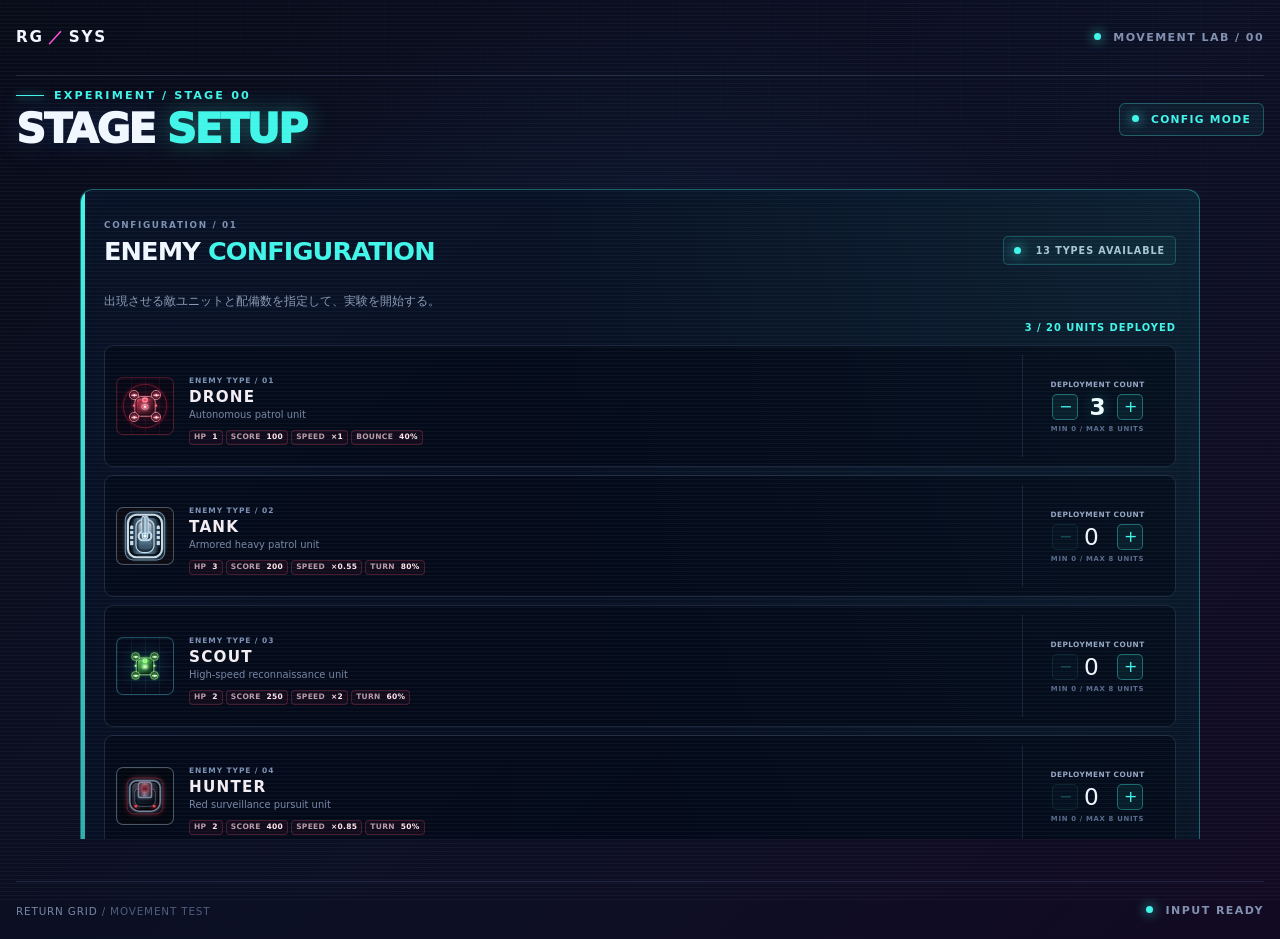
==== experiment.html @ aa00e14c "Remove Devil and Soul cards and update enemy config stats" ====
<!doctype html>
<html lang="ja">
<head>
  <meta charset="utf-8">
  <meta name="viewport" content="width=device-width, initial-scale=1">
  <meta name="theme-color" content="#080b18">
  <title>RETURN GRID | Movement Test</title>
  <link rel="stylesheet" href="css/style.css?v=20261020-reaper-12s-battery-neon-v26">
  <script src="js/experiment.js?v=20261020-reaper-12s-battery-neon-v26" defer></script>
</head>
<body class="page page-experiment">
  <div class="scanlines" aria-hidden="true"></div>
  <main class="screen experiment-screen">
    <header class="topbar">
      <a class="wordmark" href="main.html" aria-label="メインメニューへ戻る">RG<span>／</span>SYS</a>
      <div class="system-label"><span class="status-dot"></span> MOVEMENT LAB / 00</div>
    </header>

    <section class="experiment-content" aria-labelledby="stage-title">
      <div class="stage-heading">
        <div>
          <div class="eyebrow"><span class="eyebrow-line"></span> EXPERIMENT / STAGE 00</div>
          <h1 id="stage-title">STAGE <span>SETUP</span></h1>
        </div>
        <div id="stage-badge" class="stage-badge"><span class="status-dot"></span> CONFIG MODE</div>
      </div>

      <section id="stage-setup" class="stage-setup" aria-labelledby="setup-heading">
        <div class="setup-panel">
          <div class="setup-panel-header">
            <div>
              <span class="setup-index">CONFIGURATION / 01</span>
              <h2 id="setup-heading">ENEMY <span>CONFIGURATION</span></h2>
            </div>
            <span class="setup-availability"><span class="status-dot"></span> 13 TYPES AVAILABLE</span>
          </div>
          <p class="setup-description">出現させる敵ユニットと配備数を指定して、実験を開始する。</p>
          <p id="enemy-total-count" class="enemy-total-count" aria-live="polite">3 / 20 UNITS DEPLOYED</p>

          <div class="enemy-config-list">
            <div class="enemy-config-card">
              <div class="enemy-preview-portrait">
                <div class="enemy-drone enemy-drone-unit enemy-preview-drone" role="img" aria-label="敵キャラクター、ドローン">
                  <span class="drone-arm drone-arm-nw" aria-hidden="true"></span>
                  <span class="drone-arm drone-arm-ne" aria-hidden="true"></span>
                  <span class="drone-arm drone-arm-sw" aria-hidden="true"></span>
                  <span class="drone-arm drone-arm-se" aria-hidden="true"></span>
                  <span class="drone-rotor drone-rotor-nw" aria-hidden="true"></span>
                  <span class="drone-rotor drone-rotor-ne" aria-hidden="true"></span>
                  <span class="drone-rotor drone-rotor-sw" aria-hidden="true"></span>
                  <span class="drone-rotor drone-rotor-se" aria-hidden="true"></span>
                  <span class="drone-aura" aria-hidden="true"></span><span class="drone-ring" aria-hidden="true"></span><span class="drone-eye" aria-hidden="true"></span>
                  <span class="drone-light drone-light-left" aria-hidden="true"></span><span class="drone-light drone-light-right" aria-hidden="true"></span>
                </div>
              </div>
              <div class="enemy-preview-text">
                <span class="unit-index">ENEMY TYPE / 01</span><h3>DRONE</h3><p>Autonomous patrol unit</p>
                <div class="unit-stats" aria-label="ドローンの性能">
                  <span>HP <strong>1</strong></span><span>SCORE <strong>100</strong></span><span>SPEED <strong>×1</strong></span><span>BOUNCE <strong>40%</strong></span>
                </div>
              </div>
              <div class="enemy-count-control">
                <label class="count-label" for="enemy-count-value">DEPLOYMENT COUNT</label>
                <div class="quantity-stepper">
                  <button id="enemy-count-decrease" class="quantity-button" type="button" aria-label="ドローンの数を減らす">−</button>
                  <output id="enemy-count-value" aria-live="polite">3</output>
                  <button id="enemy-count-increase" class="quantity-button" type="button" aria-label="ドローンの数を増やす">+</button>
                </div>
                <span class="count-hint">MIN 0 <span aria-hidden="true">/</span> MAX 8 UNITS</span>
              </div>
            </div>
            <div class="enemy-config-card">
              <div class="enemy-preview-portrait enemy-preview-portrait--tank">
                <div class="enemy-drone enemy-tank enemy-preview-drone tank-hp-3" role="img" aria-label="敵キャラクター、タンク">
                  <span class="drone-aura" aria-hidden="true"></span><span class="drone-ring" aria-hidden="true"></span><span class="drone-eye" aria-hidden="true"></span>
                  <span class="drone-light drone-light-left" aria-hidden="true"></span><span class="drone-light drone-light-right" aria-hidden="true"></span>
                </div>
              </div>
              <div class="enemy-preview-text">
                <span class="unit-index">ENEMY TYPE / 02</span><h3>TANK</h3><p>Armored heavy patrol unit</p>
                <div class="unit-stats" aria-label="タンクの性能">
                  <span>HP <strong>3</strong></span><span>SCORE <strong>200</strong></span><span>SPEED <strong>×0.55</strong></span><span>TURN <strong>80%</strong></span>
                </div>
              </div>
              <div class="enemy-count-control">
                <label class="count-label" for="enemy-tank-count-value">DEPLOYMENT COUNT</label>
                <div class="quantity-stepper">
                  <button id="enemy-tank-count-decrease" class="quantity-button" type="button" aria-label="タンクの数を減らす">−</button>
                  <output id="enemy-tank-count-value" aria-live="polite">1</output>
                  <button id="enemy-tank-count-increase" class="quantity-button" type="button" aria-label="タンクの数を増やす">+</button>
                </div>
                <span class="count-hint">MIN 0 <span aria-hidden="true">/</span> MAX 8 UNITS</span>
              </div>
            </div>
            <div class="enemy-config-card">
              <div class="enemy-preview-portrait enemy-preview-portrait--scout">
                <div class="enemy-drone enemy-drone-unit enemy-scout enemy-preview-drone" role="img" aria-label="敵キャラクター、スカウト">
                  <span class="drone-arm drone-arm-nw" aria-hidden="true"></span><span class="drone-arm drone-arm-ne" aria-hidden="true"></span>
                  <span class="drone-arm drone-arm-sw" aria-hidden="true"></span><span class="drone-arm drone-arm-se" aria-hidden="true"></span>
                  <span class="drone-rotor drone-rotor-nw" aria-hidden="true"></span><span class="drone-rotor drone-rotor-ne" aria-hidden="true"></span>
                  <span class="drone-rotor drone-rotor-sw" aria-hidden="true"></span><span class="drone-rotor drone-rotor-se" aria-hidden="true"></span>
                  <span class="drone-aura" aria-hidden="true"></span><span class="drone-ring" aria-hidden="true"></span><span class="drone-eye" aria-hidden="true"></span>
                  <span class="drone-light drone-light-left" aria-hidden="true"></span><span class="drone-light drone-light-right" aria-hidden="true"></span>
                </div>
              </div>
              <div class="enemy-preview-text">
                <span class="unit-index">ENEMY TYPE / 03</span><h3>SCOUT</h3><p>High-speed reconnaissance unit</p>
                <div class="unit-stats" aria-label="スカウトの性能">
                  <span>HP <strong>2</strong></span><span>SCORE <strong>250</strong></span><span>SPEED <strong>×2</strong></span><span>TURN <strong>60%</strong></span>
                </div>
              </div>
              <div class="enemy-count-control">
                <label class="count-label" for="enemy-scout-count-value">DEPLOYMENT COUNT</label>
                <div class="quantity-stepper">
                  <button id="enemy-scout-count-decrease" class="quantity-button" type="button" aria-label="スカウトの数を減らす">−</button>
                  <output id="enemy-scout-count-value" aria-live="polite">1</output>
                  <button id="enemy-scout-count-increase" class="quantity-button" type="button" aria-label="スカウトの数を増やす">+</button>
                </div>
                <span class="count-hint">MIN 0 <span aria-hidden="true">/</span> MAX 8 UNITS</span>
              </div>
            </div>
            <div class="enemy-config-card">
              <div class="enemy-preview-portrait enemy-preview-portrait--hunter">
                <div class="enemy-drone enemy-hunter enemy-preview-drone" role="img" aria-label="敵キャラクター、ハンター">
                  <span class="drone-aura" aria-hidden="true"></span><span class="drone-ring" aria-hidden="true"></span><span class="drone-eye" aria-hidden="true"></span>
                  <span class="drone-light drone-light-left" aria-hidden="true"></span><span class="drone-light drone-light-right" aria-hidden="true"></span>
                </div>
              </div>
              <div class="enemy-preview-text">
                <span class="unit-index">ENEMY TYPE / 04</span><h3>HUNTER</h3><p>Red surveillance pursuit unit</p>
                <div class="unit-stats" aria-label="ハンターの性能">
                  <span>HP <strong>2</strong></span><span>SCORE <strong>400</strong></span><span>SPEED <strong>×0.85</strong></span><span>TURN <strong>50%</strong></span>
                </div>
              </div>
              <div class="enemy-count-control">
                <label class="count-label" for="enemy-hunter-count-value">DEPLOYMENT COUNT</label>
                <div class="quantity-stepper">
                  <button id="enemy-hunter-count-decrease" class="quantity-button" type="button" aria-label="ハンターの数を減らす">−</button>
                  <output id="enemy-hunter-count-value" aria-live="polite">1</output>
                  <button id="enemy-hunter-count-increase" class="quantity-button" type="button" aria-label="ハンターの数を増やす">+</button>
                </div>
                <span class="count-hint">MIN 0 <span aria-hidden="true">/</span> MAX 8 UNITS</span>
              </div>
            </div>
            <div class="enemy-config-card">
              <div class="enemy-preview-portrait enemy-preview-portrait--battery">
                <div class="enemy-drone enemy-battery enemy-preview-drone" role="img" aria-label="敵キャラクター、BATTERY">
                  <span class="drone-eye" aria-hidden="true"></span>
                </div>
              </div>
              <div class="enemy-preview-text">
                <span class="unit-index">ENEMY TYPE / 05</span><h3>BATTERY</h3><p>Fixed turret on a hard block</p>
                <div class="unit-stats" aria-label="BATTERYの性能">
                  <span>HP <strong>2</strong></span><span>SCORE <strong>400</strong></span><span>SPEED <strong>×0</strong></span><span>TURN <strong>なし</strong></span><span>FIRE <strong>10s</strong></span>
                </div>
              </div>
              <div class="enemy-count-control">
                <label class="count-label" for="enemy-battery-count-value">DEPLOYMENT COUNT</label>
                <div class="quantity-stepper">
                  <button id="enemy-battery-count-decrease" class="quantity-button" type="button" aria-label="BATTERYの数を減らす">−</button>
                  <output id="enemy-battery-count-value" aria-live="polite">0</output>
                  <button id="enemy-battery-count-increase" class="quantity-button" type="button" aria-label="BATTERYの数を増やす">+</button>
                </div>
                <span class="count-hint">MIN 0 <span aria-hidden="true">/</span> MAX 8 UNITS</span>
              </div>
            </div>
            <div class="enemy-config-card">
              <div class="enemy-preview-portrait enemy-preview-portrait--photon">
                <div class="enemy-drone enemy-drone-unit enemy-photon enemy-preview-drone" role="img" aria-label="敵キャラクター、フォトン">
                  <span class="drone-arm drone-arm-nw" aria-hidden="true"></span><span class="drone-arm drone-arm-ne" aria-hidden="true"></span>
                  <span class="drone-arm drone-arm-sw" aria-hidden="true"></span><span class="drone-arm drone-arm-se" aria-hidden="true"></span>
                  <span class="drone-rotor drone-rotor-nw" aria-hidden="true"></span><span class="drone-rotor drone-rotor-ne" aria-hidden="true"></span>
                  <span class="drone-rotor drone-rotor-sw" aria-hidden="true"></span><span class="drone-rotor drone-rotor-se" aria-hidden="true"></span>
                  <span class="drone-aura" aria-hidden="true"></span><span class="drone-ring" aria-hidden="true"></span><span class="drone-eye" aria-hidden="true"></span>
                  <span class="drone-light drone-light-left" aria-hidden="true"></span><span class="drone-light drone-light-right" aria-hidden="true"></span>
                </div>
              </div>
              <div class="enemy-preview-text">
                <span class="unit-index">ENEMY TYPE / 07</span><h3>PHOTON</h3><p>Purple four-rotor interceptor</p>
                <div class="unit-stats" aria-label="フォトンの性能">
                  <span>HP <strong>3</strong></span><span>SCORE <strong>500</strong></span><span>SPEED <strong>×3.5</strong></span><span>TURN <strong>25%</strong></span>
                </div>
              </div>
              <div class="enemy-count-control">
                <label class="count-label" for="enemy-photon-count-value">DEPLOYMENT COUNT</label>
                <div class="quantity-stepper">
                  <button id="enemy-photon-count-decrease" class="quantity-button" type="button" aria-label="フォトンの数を減らす">−</button>
                  <output id="enemy-photon-count-value" aria-live="polite">1</output>
                  <button id="enemy-photon-count-increase" class="quantity-button" type="button" aria-label="フォトンの数を増やす">+</button>
                </div>
                <span class="count-hint">MIN 0 <span aria-hidden="true">/</span> MAX 8 UNITS</span>
              </div>
            </div>
            <div class="enemy-config-card">
              <div class="enemy-preview-portrait enemy-preview-portrait--reaper">
                <div class="enemy-drone enemy-reaper enemy-preview-drone" role="img" aria-label="敵キャラクター、REAPER">
                  <span class="drone-aura" aria-hidden="true"></span><span class="drone-ring" aria-hidden="true"></span><span class="drone-eye" aria-hidden="true"></span>
                  <span class="drone-light drone-light-left" aria-hidden="true"></span><span class="drone-light drone-light-right" aria-hidden="true"></span>
                </div>
              </div>
              <div class="enemy-preview-text">
                <span class="unit-index">ENEMY TYPE / 06</span><h3>REAPER</h3><p>Returning boomerang attacker</p>
                <div class="unit-stats" aria-label="REAPERの性能">
                  <span>HP <strong>5</strong></span><span>SCORE <strong>1000</strong></span><span>SPEED <strong>×0.9</strong></span><span>TURN <strong>50%</strong></span>
                </div>
              </div>
              <div class="enemy-count-control">
                <label class="count-label" for="enemy-reaper-count-value">DEPLOYMENT COUNT</label>
                <div class="quantity-stepper">
                  <button id="enemy-reaper-count-decrease" class="quantity-button" type="button" aria-label="REAPERの数を減らす">−</button>
                  <output id="enemy-reaper-count-value" aria-live="polite">0</output>
                  <button id="enemy-reaper-count-increase" class="quantity-button" type="button" aria-label="REAPERの数を増やす">+</button>
                </div>
                <span class="count-hint">MIN 0 <span aria-hidden="true">/</span> MAX 8 UNITS</span>
              </div>
            </div>
            <div class="enemy-config-card">
              <div class="enemy-preview-portrait enemy-preview-portrait--dash">
                <div class="enemy-drone enemy-dash enemy-preview-drone" role="img" aria-label="敵キャラクター、DASH">
                  <span class="drone-aura" aria-hidden="true"></span><span class="drone-ring" aria-hidden="true"></span><span class="drone-eye" aria-hidden="true"></span>
                  <span class="drone-light drone-light-left" aria-hidden="true"></span><span class="drone-light drone-light-right" aria-hidden="true"></span>
                </div>
              </div>
              <div class="enemy-preview-text">
                <span class="unit-index">ENEMY TYPE / 08</span><h3>DASH</h3><p>Armored straight-line assault unit</p>
                <div class="unit-stats" aria-label="DASHの性能">
                  <span>HP <strong>2</strong></span><span>SCORE <strong>250</strong></span><span>SPEED <strong>×1 / 2.5</strong></span><span>TURN <strong>45%</strong></span>
                </div>
              </div>
              <div class="enemy-count-control">
                <label class="count-label" for="enemy-dash-count-value">DEPLOYMENT COUNT</label>
                <div class="quantity-stepper">
                  <button id="enemy-dash-count-decrease" class="quantity-button" type="button" aria-label="DASHの数を減らす">−</button>
                  <output id="enemy-dash-count-value" aria-live="polite">0</output>
                  <button id="enemy-dash-count-increase" class="quantity-button" type="button" aria-label="DASHの数を増やす">+</button>
                </div>
                <span class="count-hint">MIN 0 <span aria-hidden="true">/</span> MAX 8 UNITS</span>
              </div>
            </div>
            <div class="enemy-config-card">
              <div class="enemy-preview-portrait enemy-preview-portrait--zigzag">
                <div class="enemy-drone enemy-zigzag enemy-preview-drone" role="img" aria-label="敵キャラクター、ZIGZAG">
                  <span class="drone-aura" aria-hidden="true"></span><span class="drone-ring" aria-hidden="true"></span><span class="drone-eye" aria-hidden="true"></span>
                  <span class="drone-light drone-light-left" aria-hidden="true"></span><span class="drone-light drone-light-right" aria-hidden="true"></span>
                </div>
              </div>
              <div class="enemy-preview-text">
                <span class="unit-index">ENEMY TYPE / 09</span><h3>ZIGZAG</h3><p>Soft-block piercing unit</p>
                <div class="unit-stats" aria-label="ZIGZAGの性能">
                  <span>HP <strong>1</strong></span><span>SCORE <strong>400</strong></span><span>SPEED <strong>×2.7</strong></span><span>TURN <strong>60% / JUNCTION 50%</strong></span>
                </div>
              </div>
              <div class="enemy-count-control">
                <label class="count-label" for="enemy-zigzag-count-value">DEPLOYMENT COUNT</label>
                <div class="quantity-stepper">
                  <button id="enemy-zigzag-count-decrease" class="quantity-button" type="button" aria-label="ZIGZAGの数を減らす">−</button>
                  <output id="enemy-zigzag-count-value" aria-live="polite">0</output>
                  <button id="enemy-zigzag-count-increase" class="quantity-button" type="button" aria-label="ZIGZAGの数を増やす">+</button>
                </div>
                <span class="count-hint">MIN 0 <span aria-hidden="true">/</span> MAX 8 UNITS</span>
              </div>
            </div>
            <div class="enemy-config-card">
              <div class="enemy-preview-portrait enemy-preview-portrait--fade">
                <div class="enemy-drone enemy-fade enemy-preview-drone" role="img" aria-label="敵キャラクター、FADE">
                  <span class="drone-aura" aria-hidden="true"></span><span class="drone-ring" aria-hidden="true"></span><span class="drone-eye" aria-hidden="true"></span>
                  <span class="drone-light drone-light-left" aria-hidden="true"></span><span class="drone-light drone-light-right" aria-hidden="true"></span>
                </div>
              </div>
              <div class="enemy-preview-text">
                <span class="unit-index">ENEMY TYPE / 10</span><h3>FADE</h3><p>Phase-shifting escape unit</p>
                <div class="unit-stats" aria-label="FADEの性能">
                  <span>HP <strong>4</strong></span><span>SCORE <strong>800</strong></span><span>SPEED <strong>×1.5</strong></span><span>TURN <strong>50%</strong></span>
                </div>
              </div>
              <div class="enemy-count-control">
                <label class="count-label" for="enemy-fade-count-value">DEPLOYMENT COUNT</label>
                <div class="quantity-stepper">
                  <button id="enemy-fade-count-decrease" class="quantity-button" type="button" aria-label="FADEの数を減らす">−</button>
                  <output id="enemy-fade-count-value" aria-live="polite">0</output>
                  <button id="enemy-fade-count-increase" class="quantity-button" type="button" aria-label="FADEの数を増やす">+</button>
                </div>
                <span class="count-hint">MIN 0 <span aria-hidden="true">/</span> MAX 8 UNITS</span>
              </div>
            </div>
            <div class="enemy-config-card">
              <div class="enemy-preview-portrait enemy-preview-portrait--fox">
                <div class="enemy-drone enemy-fox enemy-preview-drone" role="img" aria-label="敵キャラクター、FOX">
                  <span class="drone-aura" aria-hidden="true"></span><span class="drone-ring" aria-hidden="true"></span><span class="drone-eye" aria-hidden="true"></span>
                  <span class="drone-light drone-light-left" aria-hidden="true"></span><span class="drone-light drone-light-right" aria-hidden="true"></span>
                </div>
              </div>
              <div class="enemy-preview-text">
                <span class="unit-index">ENEMY TYPE / 11</span><h3>FOX</h3><p>Front-guarding hunter</p>
                <div class="unit-stats" aria-label="FOXの性能">
                  <span>HP <strong>3</strong></span><span>SCORE <strong>1600</strong></span><span>SPEED <strong>×1.3</strong></span><span>TURN <strong>追尾 60%</strong></span>
                </div>
              </div>
              <div class="enemy-count-control">
                <label class="count-label" for="enemy-fox-count-value">DEPLOYMENT COUNT</label>
                <div class="quantity-stepper">
                  <button id="enemy-fox-count-decrease" class="quantity-button" type="button" aria-label="FOXの数を減らす">−</button>
                  <output id="enemy-fox-count-value" aria-live="polite">0</output>
                  <button id="enemy-fox-count-increase" class="quantity-button" type="button" aria-label="FOXの数を増やす">+</button>
                </div>
                <span class="count-hint">MIN 0 <span aria-hidden="true">/</span> MAX 8 UNITS</span>
              </div>
            </div>
            <div class="enemy-config-card">
              <div class="enemy-preview-portrait enemy-preview-portrait--acidfox">
                <div class="enemy-drone enemy-acidfox enemy-preview-drone" role="img" aria-label="敵キャラクター、ACID FOX">
                  <span class="drone-aura" aria-hidden="true"></span><span class="drone-ring" aria-hidden="true"></span><span class="drone-eye" aria-hidden="true"></span>
                  <span class="drone-light drone-light-left" aria-hidden="true"></span><span class="drone-light drone-light-right" aria-hidden="true"></span>
                </div>
              </div>
              <div class="enemy-preview-text">
                <span class="unit-index">ENEMY TYPE / 12</span><h3>ACID FOX</h3><p>Guarding toxic shooter</p>
                <div class="unit-stats" aria-label="ACID FOXの性能">
                  <span>HP <strong>5</strong></span><span>SCORE <strong>6400</strong></span><span>SPEED <strong>×1.5</strong></span><span>TURN <strong>追尾 90%</strong></span>
                </div>
              </div>
              <div class="enemy-count-control">
                <label class="count-label" for="enemy-acidfox-count-value">DEPLOYMENT COUNT</label>
                <div class="quantity-stepper">
                  <button id="enemy-acidfox-count-decrease" class="quantity-button" type="button" aria-label="ACID FOXの数を減らす">−</button>
                  <output id="enemy-acidfox-count-value" aria-live="polite">0</output>
                  <button id="enemy-acidfox-count-increase" class="quantity-button" type="button" aria-label="ACID FOXの数を増やす">+</button>
                </div>
                <span class="count-hint">MIN 0 <span aria-hidden="true">/</span> MAX 8 UNITS</span>
              </div>
            </div>
            <div class="enemy-config-card">
              <div class="enemy-preview-portrait enemy-preview-portrait--chameleon">
                <div class="enemy-drone enemy-chameleon enemy-preview-drone" role="img" aria-label="敵キャラクター、カメレオン">
                  <span class="drone-aura" aria-hidden="true"></span><span class="drone-ring" aria-hidden="true"></span><span class="drone-eye" aria-hidden="true"></span>
                  <span class="drone-light drone-light-left" aria-hidden="true"></span><span class="drone-light drone-light-right" aria-hidden="true"></span>
                </div>
              </div>
              <div class="enemy-preview-text">
                <span class="unit-index">ENEMY TYPE / 13</span><h3>CHAMELEON</h3><p>Temporary player disguise</p>
                <div class="unit-stats" aria-label="カメレオンの性能">
                  <span>HP <strong>2</strong></span><span>SCORE <strong>800</strong></span><span>SPEED <strong>×1</strong></span><span>TURN <strong>30%</strong></span>
                </div>
              </div>
              <div class="enemy-count-control">
                <label class="count-label" for="enemy-chameleon-count-value">DEPLOYMENT COUNT</label>
                <div class="quantity-stepper">
                  <button id="enemy-chameleon-count-decrease" class="quantity-button" type="button" aria-label="カメレオンの数を減らす">−</button>
                  <output id="enemy-chameleon-count-value" aria-live="polite">0</output>
                  <button id="enemy-chameleon-count-increase" class="quantity-button" type="button" aria-label="カメレオンの数を増やす">+</button>
                </div>
                <span class="count-hint">MIN 0 <span aria-hidden="true">/</span> MAX 8 UNITS</span>
              </div>
            </div>
          </div>

          <div class="setup-panel-footer">
            <span class="setup-ready"><span class="status-dot"></span> SYSTEM READY / AWAITING INPUT</span>
            <button id="game-start-button" class="primary-button setup-start-button" type="button">
              <span>game start</span><span class="button-arrow" aria-hidden="true">→</span>
            </button>
          </div>
        </div>
      </section>

      <div id="gameplay-view" class="gameplay-view" hidden>
      <div class="arena-hud-row">
        <div class="arena-hud" aria-live="polite">
          <div class="score-display">
            <span class="score-label">SCORE</span>
            <strong id="score-count">0</strong>
          </div>
          <div class="life-display">
            <div class="life-main">
              <span class="life-label">LIFE</span>
              <strong id="life-count">5</strong>
            </div>
            <span class="life-icons" id="life-icons" aria-hidden="true">● ● ● ● ●</span>
          </div>
          <div id="attack-cooldown" class="attack-cooldown is-ready" role="timer" aria-label="攻撃可能">
            <div id="attack-cooldown-ring" class="attack-cooldown__ring">
              <span id="attack-cooldown-value" class="attack-cooldown__value">GO</span>
            </div>
            <span class="attack-cooldown__label">ATTACK</span>
          </div>
        </div>
      </div>

      <div id="game-arena" class="game-arena" role="application" aria-label="実験ステージ。23列11行のグリッドです。W、A、S、Dキーまたは矢印キーでプレイヤーを移動できます。斜め移動はなく、同時押しでは最後に押した方向が優先されます。" tabindex="0">
        <div id="respawn-overlay" class="respawn-overlay" hidden role="status" aria-live="assertive">
          <div class="respawn-panel">
            <span class="respawn-eyebrow">UNIT REBOOT</span>
            <strong id="respawn-countdown">3</strong>
            <span class="respawn-caption">RESPAWNING IN SECONDS</span>
          </div>
        </div>
        <div id="gameover-overlay" class="gameover-overlay" hidden role="status" aria-live="assertive">
          <div class="gameover-panel">
            <span class="gameover-eyebrow">SIGNAL LOST</span>
            <strong>GAMEOVER</strong>
            <span class="gameover-subtitle">PLAYER UNIT DESTROYED</span>
            <button id="gameover-restart" class="primary-button" type="button">RESTART</button>
          </div>
        </div>
        <div class="arena-grid" aria-hidden="true"></div>
        <div class="arena-glow" aria-hidden="true"></div>
        <div id="stage-blocks" class="stage-blocks" aria-hidden="true"></div>

        <div id="player" class="player" role="img" aria-label="プレイヤー。発光するスライム">
          <span class="player-trail" aria-hidden="true"></span>
          <span class="player-shadow" aria-hidden="true"></span>
          <span class="player-body">
            <span class="player-highlight" aria-hidden="true"></span>
            <span class="player-eye" aria-hidden="true">
              <span class="player-eye-shine"></span>
            </span>
            <span class="player-cheek player-cheek-left" aria-hidden="true"></span>
            <span class="player-cheek player-cheek-right" aria-hidden="true"></span>
          </span>
        </div>

        <div id="enemy-drone" class="enemy-drone" role="img" aria-label="敵キャラクター。ドローン" aria-hidden="false">
          <span class="drone-arm drone-arm-nw" aria-hidden="true"></span>
          <span class="drone-arm drone-arm-ne" aria-hidden="true"></span>
          <span class="drone-arm drone-arm-sw" aria-hidden="true"></span>
          <span class="drone-arm drone-arm-se" aria-hidden="true"></span>
          <span class="drone-rotor drone-rotor-nw" aria-hidden="true"></span>
          <span class="drone-rotor drone-rotor-ne" aria-hidden="true"></span>
          <span class="drone-rotor drone-rotor-sw" aria-hidden="true"></span>
          <span class="drone-rotor drone-rotor-se" aria-hidden="true"></span>
          <span class="drone-aura" aria-hidden="true"></span>
          <span class="drone-ring" aria-hidden="true"></span>
          <span class="drone-eye" aria-hidden="true"></span>
          <span class="drone-light drone-light-left" aria-hidden="true"></span>
          <span class="drone-light drone-light-right" aria-hidden="true"></span>
        </div>

        <div id="projectile" class="projectile" hidden aria-hidden="true">
          <span class="projectile-rotor">
            <span class="projectile-arm projectile-arm-left"></span>
            <span class="projectile-arm projectile-arm-right"></span>
            <span class="projectile-core"></span>
          </span>
        </div>
      </div>

      <div class="stage-controls">
        <div class="movement-guide">
          <span class="keycap">W</span>
          <span class="key-row">
            <span class="keycap">A</span><span class="keycap">S</span><span class="keycap">D</span>
          </span>
          <span class="guide-text">MOVE</span>
          <span class="guide-divider"></span>
          <span class="keycap keycap-arrow">↑</span><span class="keycap keycap-arrow">←</span><span class="keycap keycap-arrow">↓</span><span class="keycap keycap-arrow">→</span>
          <span class="keycap keycap-space">SPACE</span>
          <span class="guide-text guide-secondary">ブーメラン発射</span>
        </div>
        <div class="movement-readout">
          <span class="readout-label">MOTION</span>
          <strong id="movement-status" aria-live="polite">STANDBY</strong>
        </div>
        <button id="restart-button" class="secondary-button restart-button" type="button">↻ RESTART</button>
        <a class="secondary-button stage-back-button" href="main.html"><span aria-hidden="true">←</span> メニュー</a>
      </div>
      </div>
    </section>

    <footer class="footer">
      <span>RETURN GRID <span class="muted">/ MOVEMENT TEST</span></span>
      <span class="build-label"><span class="status-dot"></span> INPUT READY</span>
    </footer>
  </main>
</body>
</html>
---- css/style.css ----
:root {
  color-scheme: dark;
  --bg: #080b18;
  --panel: rgba(15, 22, 45, 0.82);
  --text: #f1f7ff;
  --muted: #8290af;
  --cyan: #42f5e9;
  --blue: #4d8dff;
  --pink: #ff4fd8;
  --line: rgba(96, 232, 239, 0.22);
  font-family: Inter, ui-sans-serif, system-ui, -apple-system, BlinkMacSystemFont, "Segoe UI", sans-serif;
}

* { box-sizing: border-box; }

html, body { min-height: 100%; }

body {
  margin: 0;
  background:
    radial-gradient(ellipse at 50% 42%, rgba(25, 64, 119, 0.26), transparent 52%),
    linear-gradient(135deg, #080b18 0%, #0c1025 55%, #120a22 100%);
  color: var(--text);
}

a { color: inherit; text-decoration: none; }
button { font: inherit; }

.page {
  min-height: 100vh;
  overflow: hidden;
  position: relative;
}

.page::before {
  position: fixed;
  inset: 0;
  content: "";
  pointer-events: none;
  opacity: .2;
  background-image:
    linear-gradient(rgba(76, 140, 255, .12) 1px, transparent 1px),
    linear-gradient(90deg, rgba(76, 140, 255, .12) 1px, transparent 1px);
  background-size: 48px 48px;
  mask-image: linear-gradient(to bottom, black, transparent 92%);
}

.scanlines {
  position: fixed;
  inset: 0;
  z-index: 5;
  pointer-events: none;
  opacity: .08;
  background: repeating-linear-gradient(to bottom, transparent 0 3px, #d9ffff 4px);
}

.screen {
  position: relative;
  z-index: 1;
  width: min(100% - 40px, 1080px);
  min-height: 100vh;
  margin: 0 auto;
  display: flex;
  flex-direction: column;
}

.topbar, .footer {
  min-height: 76px;
  display: flex;
  align-items: center;
  justify-content: space-between;
  gap: 16px;
  border-bottom: 1px solid rgba(137, 171, 226, .16);
}

.wordmark {
  font-size: .95rem;
  font-weight: 900;
  letter-spacing: .12em;
}
.wordmark span { color: var(--pink); padding: 0 4px; }

.system-label, .build-label {
  color: var(--muted);
  font-size: .69rem;
  font-weight: 700;
  letter-spacing: .13em;
}

.status-dot {
  display: inline-block;
  width: 7px;
  height: 7px;
  margin-right: 7px;
  border-radius: 50%;
  background: var(--cyan);
  box-shadow: 0 0 12px var(--cyan);
  vertical-align: 1px;
}

.menu-content {
  flex: 1;
  display: flex;
  flex-direction: column;
  align-items: center;
  justify-content: center;
  text-align: center;
  padding: 64px 0 72px;
}

.eyebrow {
  color: var(--cyan);
  font-size: .7rem;
  font-weight: 800;
  letter-spacing: .19em;
  display: flex;
  align-items: center;
  justify-content: center;
  gap: 10px;
}
.eyebrow-line { width: 28px; height: 1px; background: var(--cyan); box-shadow: 0 0 8px var(--cyan); }

.mascot {
  width: 74px;
  height: 65px;
  margin: 34px 0 20px;
  position: relative;
  border-radius: 46% 54% 48% 52% / 54% 47% 53% 46%;
  background: linear-gradient(145deg, #79fff4, #2cb8f0 68%, #4269fb);
  box-shadow: 0 0 22px rgba(66, 245, 233, .48), inset -7px -8px 0 rgba(37, 59, 170, .2);
  transform: rotate(-5deg);
  animation: bob 2.8s ease-in-out infinite;
}
.mascot::after {
  content: "";
  position: absolute;
  right: 8px;
  top: -8px;
  width: 15px;
  height: 13px;
  border-radius: 50%;
  background: var(--pink);
  box-shadow: 0 0 14px rgba(255, 79, 216, .8);
}
.mascot-eye { position: absolute; top: 25px; width: 6px; height: 10px; border-radius: 50%; background: #07172b; }
.eye-left { left: 23px; }
.eye-right { right: 22px; }
.mascot-cheek { position: absolute; top: 37px; width: 8px; height: 4px; border-radius: 50%; background: #ff92e4; }
.cheek-left { left: 13px; }
.cheek-right { right: 12px; }

h1 {
  margin: 0;
  font-size: clamp(2.8rem, 9vw, 6.1rem);
  line-height: .98;
  letter-spacing: -.065em;
  font-weight: 950;
  text-shadow: 0 0 30px rgba(77, 141, 255, .22);
}
h1 span {
  color: var(--cyan);
  text-shadow: 0 0 24px rgba(66, 245, 233, .38);
}

.subtitle {
  margin: 18px 0 0;
  font-size: .76rem;
  letter-spacing: .24em;
  font-weight: 800;
  color: var(--pink);
}

.intro {
  margin: 25px 0 30px;
  color: #aebbd5;
  line-height: 1.9;
  font-size: .95rem;
}

.primary-button {
  min-width: min(310px, 100%);
  min-height: 60px;
  padding: 0 20px;
  display: flex;
  align-items: center;
  justify-content: space-between;
  gap: 14px;
  color: #06151d;
  background: linear-gradient(105deg, var(--cyan), #8afbea);
  border: 1px solid #b2fff9;
  border-radius: 8px;
  font-weight: 900;
  box-shadow: 0 0 24px rgba(66, 245, 233, .23);
  cursor: pointer;
  transition: transform .18s ease, box-shadow .18s ease, filter .18s ease;
}
.primary-button:hover, .primary-button:focus-visible {
  transform: translateY(-3px);
  box-shadow: 0 0 34px rgba(66, 245, 233, .42);
  filter: brightness(1.06);
}
.primary-button:focus-visible, .secondary-button:focus-visible { outline: 2px solid white; outline-offset: 4px; }
.button-icon, .button-arrow { font-size: .9rem; }
.button-arrow { font-size: 1.2rem; }

.hint {
  color: #657493;
  font-size: .63rem;
  letter-spacing: .2em;
  margin: 15px 0 0;
}

.footer {
  min-height: 58px;
  border-top: 1px solid rgba(137, 171, 226, .16);
  border-bottom: 0;
  color: #7685a4;
  font-size: .65rem;
  letter-spacing: .08em;
}
.muted { color: #4f5d7b; }

.experiment-content {
  width: min(100%, 760px);
  margin: auto;
  padding: 55px 0 64px;
  text-align: center;
}
.experiment-content h1 { margin-top: 25px; font-size: clamp(2.8rem, 7vw, 5rem); }

.arena-frame {
  position: relative;
  height: clamp(250px, 42vw, 390px);
  margin: 34px auto 26px;
  border: 1px solid rgba(66, 245, 233, .55);
  border-radius: 10px;
  overflow: hidden;
  background:
    radial-gradient(ellipse at center, rgba(38, 70, 132, .22), transparent 65%),
    rgba(5, 10, 25, .78);
  box-shadow: 0 0 28px rgba(66, 245, 233, .07), inset 0 0 28px rgba(77, 141, 255, .07);
}
.arena-grid {
  position: absolute;
  inset: 0;
  opacity: .55;
  background-image:
    linear-gradient(rgba(66, 245, 233, .12) 1px, transparent 1px),
    linear-gradient(90deg, rgba(66, 245, 233, .12) 1px, transparent 1px);
  background-size: 100% 9.090909%, 4.347826% 100%;
  transform: none;
}
.arena-center {
  position: absolute;
  inset: 0;
  display: flex;
  flex-direction: column;
  align-items: center;
  justify-content: center;
  padding: 24px;
}
.loading-ring {
  width: 40px;
  height: 40px;
  border: 2px solid rgba(66, 245, 233, .18);
  border-top-color: var(--cyan);
  border-right-color: var(--pink);
  border-radius: 50%;
  box-shadow: 0 0 16px rgba(66, 245, 233, .18);
  animation: spin 5s linear infinite;
}
.arena-code {
  color: var(--cyan);
  font-size: .65rem;
  font-weight: 800;
  letter-spacing: .2em;
  margin-top: 20px;
}
.arena-center strong { font-size: 1.25rem; margin-top: 9px; }
.arena-center p { color: var(--muted); font-size: .85rem; line-height: 1.7; margin: 10px 0 0; }
.corner { position: absolute; width: 18px; height: 18px; border-color: var(--pink); border-style: solid; }
.corner-tl { top: 10px; left: 10px; border-width: 1px 0 0 1px; }
.corner-tr { top: 10px; right: 10px; border-width: 1px 1px 0 0; }
.corner-bl { bottom: 10px; left: 10px; border-width: 0 0 1px 1px; }
.corner-br { bottom: 10px; right: 10px; border-width: 0 1px 1px 0; }

.secondary-button {
  display: inline-flex;
  align-items: center;
  justify-content: center;
  gap: 10px;
  padding: 12px 18px;
  color: #c9d6ec;
  background: rgba(17, 26, 53, .65);
  border: 1px solid rgba(137, 171, 226, .25);
  border-radius: 7px;
  font-size: .87rem;
  font-weight: 750;
  transition: border-color .18s ease, color .18s ease;
}
.secondary-button:hover { color: var(--cyan); border-color: var(--cyan); }

@keyframes bob { 0%, 100% { transform: translateY(0) rotate(-5deg); } 50% { transform: translateY(-7px) rotate(4deg); } }
@keyframes spin { to { transform: rotate(360deg); } }

@media (max-width: 520px) {
  .screen { width: min(100% - 28px, 1080px); }
  .topbar { min-height: 64px; }
  .system-label { font-size: .58rem; letter-spacing: .08em; }
  .menu-content { padding: 50px 0; }
  .intro { font-size: .87rem; }
  .footer { font-size: .55rem; gap: 8px; }
  .arena-center p { font-size: .76rem; }
}

@media (prefers-reduced-motion: reduce) {
  .player.is-moving .player-body { animation: none; }
  .player-trail { transition: none; }
  *, *::before, *::after { animation-duration: .01ms !important; animation-iteration-count: 1 !important; scroll-behavior: auto !important; transition-duration: .01ms !important; }
  /* Rotation is a core projectile cue, so keep it visibly continuous. */
  .projectile-rotor { animation-duration: 420ms !important; animation-iteration-count: infinite !important; animation-timing-function: linear !important; }
}


/* Experiment stage: large arena and smooth top-down player movement. */
.experiment-screen {
  width: min(calc(100% - 32px), 1600px);
  min-height: 100vh;
}

.experiment-content {
  width: 100%;
  flex: 1;
  min-height: 0;
  margin: 0;
  padding: 13px 0 15px;
  display: flex;
  flex-direction: column;
  gap: 13px;
  text-align: left;
}

.stage-heading {
  display: flex;
  align-items: center;
  justify-content: space-between;
  gap: 16px;
  flex-shrink: 0;
}

.stage-heading .eyebrow { justify-content: flex-start; }
.stage-heading h1 {
  margin-top: 7px;
  font-size: clamp(1.65rem, 3.2vw, 2.8rem);
  letter-spacing: -.045em;
}

.stage-setup {
  width: min(95.833333%, 1120px);
  flex: 1;
  min-height: 280px;
  margin: clamp(8px, 3vh, 30px) auto;
  display: flex;
  flex-direction: column;
  justify-content: center;
}
.stage-setup[hidden], .gameplay-view[hidden] { display: none !important; }
.setup-panel {
  position: relative;
  overflow: hidden;
  padding: clamp(22px, 4vw, 42px);
  border: 1px solid rgba(66, 245, 233, .38);
  border-radius: 13px;
  background:
    radial-gradient(ellipse at 100% 0%, rgba(66, 245, 233, .075), transparent 42%),
    linear-gradient(145deg, rgba(9, 19, 39, .97), rgba(5, 9, 24, .98));
  box-shadow: 0 0 34px rgba(66, 245, 233, .075), inset 0 0 28px rgba(77, 141, 255, .035);
}
.setup-panel::before {
  content: "";
  position: absolute;
  top: 0;
  left: 0;
  width: 4px;
  height: 100%;
  background: linear-gradient(var(--cyan), rgba(66, 245, 233, .05));
}
.setup-panel-header {
  display: flex;
  align-items: center;
  justify-content: space-between;
  gap: 18px;
}
.setup-index, .unit-index {
  color: #7d91b4;
  font-size: .62rem;
  font-weight: 850;
  letter-spacing: .19em;
}
.setup-panel h2 {
  margin-top: 8px;
  color: #f0f7ff;
  font-size: clamp(1.45rem, 3vw, 2.2rem);
  letter-spacing: -.035em;
}
.setup-panel h2 span { color: var(--cyan); }
.setup-availability {
  display: inline-flex;
  align-items: center;
  gap: 8px;
  padding: 8px 10px;
  border: 1px solid rgba(66, 245, 233, .23);
  border-radius: 5px;
  color: #a7c7d4;
  background: rgba(66, 245, 233, .045);
  font-size: .6rem;
  font-weight: 800;
  letter-spacing: .1em;
  white-space: nowrap;
}
.setup-description {
  margin-top: 13px;
  color: #8b9ab7;
  font-size: .84rem;
}
.enemy-config-card {
  display: grid;
  grid-template-columns: 128px minmax(0, 1fr) minmax(190px, 230px);
  align-items: center;
  gap: clamp(15px, 3vw, 30px);
  margin-top: 24px;
  padding: clamp(16px, 2.5vw, 25px);
  border: 1px solid rgba(137, 171, 226, .18);
  border-radius: 9px;
  background: rgba(3, 8, 22, .58);
}
.enemy-preview-portrait {
  position: relative;
  width: 112px;
  height: 112px;
  border: 1px solid rgba(255, 64, 98, .25);
  border-radius: 9px;
  background:
    linear-gradient(rgba(255, 65, 98, .07) 1px, transparent 1px),
    linear-gradient(90deg, rgba(255, 65, 98, .07) 1px, transparent 1px),
    radial-gradient(circle, rgba(255, 33, 71, .12), transparent 68%),
    rgba(10, 7, 20, .76);
  background-size: 14px 14px, 14px 14px, auto, auto;
}
.enemy-preview-drone {
  left: 50%;
  top: 50%;
  --drone-scale: 1.32;
}
.enemy-preview-text h3 {
  margin-top: 6px;
  color: #f4edf1;
  font-size: 1.28rem;
  letter-spacing: .13em;
}
.enemy-preview-text p {
  margin-top: 3px;
  color: #7786a5;
  font-size: .76rem;
}
.unit-stats {
  display: flex;
  flex-wrap: wrap;
  gap: 7px;
  margin-top: 13px;
}
.unit-stats span {
  padding: 5px 7px;
  border: 1px solid rgba(255, 83, 111, .23);
  border-radius: 4px;
  color: #b99aa9;
  background: rgba(255, 42, 81, .055);
  font-size: .58rem;
  font-weight: 750;
  letter-spacing: .07em;
}
.unit-stats strong { margin-left: 3px; color: #ffe3e9; }
.enemy-count-control {
  min-width: 0;
  padding-left: clamp(14px, 2vw, 24px);
  border-left: 1px solid rgba(137, 171, 226, .16);
}
.count-label {
  display: block;
  color: #95a5c2;
  font-size: .6rem;
  font-weight: 850;
  letter-spacing: .1em;
  white-space: nowrap;
}
.quantity-stepper {
  display: flex;
  align-items: center;
  gap: 12px;
  margin-top: 11px;
}
.quantity-button {
  width: 36px;
  height: 36px;
  flex: 0 0 36px;
  border: 1px solid rgba(66, 245, 233, .36);
  border-radius: 6px;
  color: var(--cyan);
  background: rgba(66, 245, 233, .07);
  font: inherit;
  font-size: 1.2rem;
  cursor: pointer;
  transition: background .15s ease, border-color .15s ease;
}
.quantity-button:hover:not(:disabled) {
  border-color: var(--cyan);
  background: rgba(66, 245, 233, .16);
}
.quantity-button:disabled { opacity: .28; cursor: not-allowed; }
#enemy-count-value {
  min-width: 35px;
  color: #efffff;
  font-size: 1.9rem;
  font-weight: 850;
  line-height: 1;
  text-align: center;
  font-variant-numeric: tabular-nums;
  text-shadow: 0 0 14px rgba(66, 245, 233, .3);
}
.count-hint {
  display: block;
  margin-top: 9px;
  color: #596b8d;
  font-size: .58rem;
  font-weight: 800;
  letter-spacing: .1em;
}
.setup-panel-footer {
  display: flex;
  align-items: center;
  justify-content: space-between;
  gap: 18px;
  margin-top: 23px;
}
.setup-ready {
  display: inline-flex;
  align-items: center;
  gap: 8px;
  color: #7085a5;
  font-size: .59rem;
  font-weight: 800;
  letter-spacing: .12em;
}
.setup-start-button {
  width: min(100%, 275px);
  min-width: 235px;
  min-height: 56px;
  margin: 0;
  text-transform: uppercase;
}
.gameplay-view {
  width: 100%;
  flex: 1;
  min-height: 0;
  display: flex;
  flex-direction: column;
  gap: 13px;
}

.stage-badge {
  flex-shrink: 0;
  padding: 9px 12px;
  border: 1px solid rgba(66, 245, 233, .28);
  border-radius: 6px;
  color: var(--cyan);
  background: rgba(66, 245, 233, .055);
  font-size: .67rem;
  font-weight: 800;
  letter-spacing: .12em;
}

.game-arena {
  position: relative;
  isolation: isolate;
  flex: 0 0 auto;
  width: min(95.833333%, calc(191.666667dvh - 700px));
  height: auto;
  min-height: 0;
  aspect-ratio: 23 / 11;
  margin-inline: auto;
  border: 1px solid rgba(66, 245, 233, .57);
  border-radius: 10px;
  overflow: hidden;
  outline: none;
  background:
    radial-gradient(ellipse at 50% 48%, rgba(24, 76, 128, .19), transparent 62%),
    linear-gradient(145deg, rgba(6, 13, 31, .96), rgba(8, 11, 28, .97));
  box-shadow:
    0 0 26px rgba(66, 245, 233, .09),
    inset 0 0 40px rgba(77, 141, 255, .055);
}

.arena-hud-row {
  width: min(95.833333%, calc(191.666667dvh - 700px));
  margin-inline: auto;
  display: flex;
  justify-content: flex-end;
}

.arena-hud {
  position: relative;
  z-index: 1;
  padding: 8px 11px;
  display: flex;
  align-items: center;
  gap: 14px;
  border: 1px solid rgba(255, 83, 111, .52);
  border-radius: 7px;
  background: rgba(8, 7, 18, .84);
  box-shadow: 0 0 16px rgba(255, 30, 67, .12);
  backdrop-filter: blur(5px);
}
.score-display {
  display: flex;
  flex-direction: column;
  align-items: flex-start;
  gap: 4px;
}
.life-display {
  display: flex;
  flex-direction: column;
  align-items: flex-start;
  gap: 4px;
  padding-left: 13px;
  border-left: 1px solid rgba(255, 83, 111, .32);
}
.life-main {
  display: flex;
  align-items: center;
  gap: 9px;
}
.score-label {
  color: #8cfbe9;
  font-size: .58rem;
  font-weight: 850;
  letter-spacing: .16em;
}
#score-count {
  color: #d7fff8;
  font-size: 1.25rem;
  line-height: 1;
  text-align: right;
  font-variant-numeric: tabular-nums;
  text-shadow: 0 0 10px rgba(66, 245, 233, .8);
}
.life-label {
  color: #ff9aaa;
  font-size: .58rem;
  font-weight: 850;
  letter-spacing: .16em;
}
.arena-hud strong {
  color: #fff2f4;
  font-size: 1.25rem;
  line-height: 1;
  text-align: right;
  text-shadow: 0 0 10px rgba(255, 41, 77, .8);
}
.life-icons {
  color: #ff3d5c;
  font-size: .62rem;
  letter-spacing: .08em;
  white-space: nowrap;
  text-shadow: 0 0 7px rgba(255, 41, 77, .85);
}
.respawn-overlay {
  position: absolute;
  z-index: 9;
  inset: 0;
  display: grid;
  place-items: center;
  pointer-events: none;
  background: rgba(3, 7, 20, .38);
  backdrop-filter: blur(2px);
}
.respawn-overlay[hidden] { display: none !important; }
.respawn-panel {
  min-width: min(62%, 330px);
  padding: clamp(16px, 3vw, 28px) clamp(24px, 5vw, 46px);
  display: flex;
  flex-direction: column;
  align-items: center;
  gap: 7px;
  border: 1px solid rgba(66, 245, 233, .68);
  border-radius: 12px;
  background: linear-gradient(145deg, rgba(5, 20, 38, .92), rgba(8, 9, 25, .94));
  box-shadow: 0 0 28px rgba(66, 245, 233, .18), inset 0 0 22px rgba(66, 245, 233, .05);
}
.respawn-eyebrow {
  color: var(--cyan);
  font-size: .65rem;
  font-weight: 850;
  letter-spacing: .24em;
}
.respawn-panel strong {
  color: #f2ffff;
  font-size: clamp(3.3rem, 11vw, 6.5rem);
  line-height: .98;
  font-variant-numeric: tabular-nums;
  text-shadow: 0 0 12px rgba(66, 245, 233, .95), 0 0 34px rgba(66, 245, 233, .4);
}
.respawn-caption {
  color: #a8becb;
  font-size: .58rem;
  font-weight: 750;
  letter-spacing: .17em;
  text-align: center;
}
.gameover-overlay {
  position: absolute;
  z-index: 10;
  inset: 0;
  display: grid;
  place-items: center;
  background: rgba(3, 4, 12, .78);
  backdrop-filter: blur(5px);
}
.gameover-overlay[hidden] { display: none !important; }
.gameover-panel {
  width: min(88%, 560px);
  padding: clamp(20px, 4vw, 42px);
  display: flex;
  flex-direction: column;
  align-items: center;
  gap: 12px;
  border: 1px solid rgba(255, 54, 82, .7);
  border-radius: 12px;
  background: linear-gradient(145deg, rgba(33, 9, 24, .96), rgba(7, 9, 23, .98));
  box-shadow: 0 0 32px rgba(255, 22, 62, .22), inset 0 0 24px rgba(255, 22, 62, .06);
  animation: gameover-appear 380ms cubic-bezier(.18,.75,.25,1) both;
}
.gameover-eyebrow {
  color: #ff778c;
  font-size: .7rem;
  font-weight: 850;
  letter-spacing: .28em;
}
.gameover-panel strong {
  color: #fff0f3;
  font-size: clamp(2.4rem, 8vw, 5.8rem);
  line-height: 1;
  letter-spacing: .035em;
  text-align: center;
  text-shadow: 0 0 12px rgba(255, 30, 67, .95), 0 0 36px rgba(255, 30, 67, .42);
}
.gameover-subtitle {
  color: #c58c9b;
  font-size: .62rem;
  letter-spacing: .18em;
  text-align: center;
}
.primary-button {
  margin-top: 10px;
  padding: 12px 28px;
  border: 1px solid rgba(255, 125, 145, .85);
  border-radius: 6px;
  color: #fff6f7;
  background: linear-gradient(135deg, #c91f43, #64132f);
  font: inherit;
  font-size: .82rem;
  font-weight: 850;
  letter-spacing: .12em;
  cursor: pointer;
  box-shadow: 0 0 16px rgba(255, 30, 67, .25);
  transition: transform .16s ease, box-shadow .16s ease;
}
.primary-button:hover { transform: translateY(-1px); box-shadow: 0 0 24px rgba(255, 30, 67, .42); }
.primary-button:focus-visible { outline: 2px solid #fff; outline-offset: 3px; }
.restart-button { cursor: pointer; font: inherit; white-space: nowrap; }
.player.is-respawning {
  opacity: 0;
  visibility: hidden;
  pointer-events: none;
}
.player.is-dying {
  animation: player-death 620ms ease-out forwards;
  filter: drop-shadow(0 0 14px rgba(255, 48, 85, .95));
}
.player.is-dying .player-trail,
.player.is-dying .player-shadow { opacity: 0; }
@keyframes player-death {
  0% { opacity: 1; filter: brightness(1) drop-shadow(0 0 6px rgba(255, 40, 78, .6)); transform: translate(-50%, -50%) scale(var(--player-scale, 1)) rotate(0); }
  22% { opacity: 1; filter: brightness(3) drop-shadow(0 0 20px rgba(255, 240, 245, 1)); transform: translate(-50%, -50%) scale(calc(var(--player-scale, 1) * 1.22)) rotate(12deg); }
  65% { opacity: .7; filter: brightness(2) drop-shadow(0 0 22px rgba(255, 35, 72, .9)); transform: translate(-50%, -50%) scale(calc(var(--player-scale, 1) * .78)) rotate(100deg); }
  100% { opacity: 0; filter: brightness(2); transform: translate(-50%, -50%) scale(0) rotate(210deg); }
}
@keyframes gameover-appear {
  from { opacity: 0; transform: scale(.9); }
  to { opacity: 1; transform: scale(1); }
}

.game-arena:focus-visible {
  outline: 2px solid var(--pink);
  outline-offset: 3px;
}

.arena-grid {
  position: absolute;
  inset: 0;
  z-index: -2;
  opacity: .68;
  background-image:
    linear-gradient(rgba(66, 245, 233, .105) 1px, transparent 1px),
    linear-gradient(90deg, rgba(66, 245, 233, .105) 1px, transparent 1px);
  background-size: 100% 9.090909%, 4.347826% 100%;
  background-position: left top;
  transform: none;
}

.arena-glow {
  position: absolute;
  inset: 0;
  z-index: -1;
  pointer-events: none;
  background:
    radial-gradient(circle at center, rgba(66, 245, 233, .07), transparent 28%),
    linear-gradient(90deg, rgba(255, 79, 216, .025), transparent 20% 80%, rgba(77, 141, 255, .035));
}







.player {
  position: absolute;
  z-index: 2;
  left: 50%;
  top: 50%;
  width: 60px;
  height: 60px;
  --player-scale: 1;
  transform: translate(-50%, -50%) scale(var(--player-scale));
  pointer-events: none;
  filter: drop-shadow(0 0 10px rgba(66, 245, 233, .34));
  will-change: left, top;
}

.player-body {
  position: absolute;
  inset: 2px 2px 4px;
  display: block;
  border: 1px solid rgba(196, 255, 250, .88);
  border-radius: 49% 51% 45% 55% / 58% 62% 38% 42%;
  background:
    radial-gradient(ellipse at 31% 18%, rgba(255,255,255,.72) 0 3%, rgba(255,255,255,.18) 12%, transparent 28%),
    linear-gradient(145deg, #98fff3 0%, #42eadf 36%, #29b7e8 70%, #416bfa 100%);
  box-shadow:
    inset -6px -8px 0 rgba(34, 71, 187, .16),
    inset 4px 4px 0 rgba(255,255,255,.16),
    0 0 16px rgba(66, 245, 233, .32);
}

.player-highlight {
  position: absolute;
  top: 8px;
  left: 13px;
  width: 15px;
  height: 5px;
  border-radius: 50%;
  background: rgba(239, 255, 255, .82);
  filter: blur(.4px);
  transform: rotate(-27deg);
}

.player-eye {
  position: absolute;
  top: 13px;
  left: 50%;
  width: 29px;
  height: 24px;
  transform: translateX(-50%);
  overflow: hidden;
  border: 2px solid rgba(255, 255, 255, .98);
  border-radius: 50%;
  background:
    radial-gradient(ellipse at 72% 48%, #ffffff 0 17%, #d9f8ff 44%, #81d8fb 72%, #3f9be6 100%);
  box-shadow:
    0 0 0 1px rgba(66, 245, 233, .7),
    0 0 8px rgba(224, 252, 255, .72);
}

.player-eye::before {
  content: "";
  position: absolute;
  left: 2px;
  top: 1px;
  width: 17px;
  height: 19px;
  border-radius: 50%;
  background:
    radial-gradient(ellipse at 34% 25%, #234f80 0 20%, #07172d 62%, #020b18 100%);
  box-shadow:
    inset -2px -1px 0 rgba(42, 147, 224, .9),
    1px 0 0 2px rgba(7, 26, 49, .86);
}

.player-eye-shine {
  position: absolute;
  z-index: 1;
  top: 4px;
  left: 6px;
  width: 6px;
  height: 7px;
  border-radius: 50%;
  background: #fff;
  box-shadow: 0 0 4px rgba(255,255,255,.9);
}

.player-cheek {
  position: absolute;
  top: 30px;
  width: 5px;
  height: 3px;
  border-radius: 50%;
  background: rgba(255, 105, 220, .75);
  box-shadow: 0 0 5px rgba(255, 79, 216, .28);
}
.player-cheek-left { left: 10px; }
.player-cheek-right { right: 10px; }


.player-trail {
  position: absolute;
  inset: 8px;
  border-radius: 50%;
  background: radial-gradient(ellipse, rgba(66,245,233,.44), rgba(77,141,255,.18) 45%, transparent 72%);
  filter: blur(4px);
  opacity: 0;
  transform: translate(0, 0) scale(.55);
  transition: opacity 100ms linear, transform 100ms ease-out;
}

.player.is-moving .player-trail {
  opacity: .72;
  transform: translate(var(--trail-x, 0px), var(--trail-y, 0px)) scale(.9);
}

.player-shadow {
  position: absolute;
  left: 13px;
  right: 13px;
  bottom: 1px;
  height: 7px;
  border-radius: 50%;
  background: rgba(0, 0, 0, .42);
  filter: blur(3px);
}
.player-body {
  transform-origin: 50% 100%;
}

.player.is-moving .player-body {
  filter: saturate(1.22) brightness(1.09);
  animation: slime-squish 260ms cubic-bezier(.42, 0, .58, 1) infinite alternate;
}

.player.moving-left .player-body { --slime-lean: -7deg; }
.player.moving-right .player-body { --slime-lean: 7deg; }
.player.moving-up .player-body { --slime-lean: 0deg; }
.player.moving-down .player-body { --slime-lean: 0deg; }

.player.is-moving .player-shadow {
  opacity: .62;
  transform: scaleX(.76);
}

@keyframes slime-squish {
  from {
    transform: rotate(var(--slime-lean, 0deg)) translateY(1px) scaleX(1.09) scaleY(.80);
    border-radius: 48% 52% 43% 57% / 48% 49% 51% 52%;
  }
  to {
    transform: rotate(var(--slime-lean, 0deg)) translateY(-3px) scaleX(.91) scaleY(1.18);
    border-radius: 51% 49% 47% 53% / 62% 65% 35% 38%;
  }
}

.stage-blocks {
  position: absolute;
  inset: 0;
  z-index: 1;
  display: grid;
  grid-template-columns: repeat(23, minmax(0, 1fr));
  grid-template-rows: repeat(11, minmax(0, 1fr));
  pointer-events: none;
}

.hard-block {
  position: relative;
  min-width: 0;
  min-height: 0;
  margin: 1px;
  overflow: hidden;
  border: 1px solid rgba(127, 195, 227, .52);
  border-radius: 3px;
  background:
    linear-gradient(145deg, rgba(220, 250, 255, .18), transparent 38%),
    linear-gradient(135deg, #36516a 0%, #14283e 43%, #243d56 70%, #0b1b2e 100%);
  box-shadow:
    inset 0 1px 0 rgba(255,255,255,.13),
    inset 0 -2px 0 rgba(0,0,0,.48),
    0 0 5px rgba(29, 92, 127, .12);
}

.hard-block::before {
  content: "";
  position: absolute;
  inset: 3px;
  border: 1px solid rgba(140, 194, 220, .15);
  border-radius: 2px;
  background:
    linear-gradient(135deg, rgba(195, 236, 255, .11), transparent 35% 65%, rgba(0,0,0,.15)),
    repeating-linear-gradient(115deg, transparent 0 8px, rgba(195, 234, 255, .035) 9px 10px);
}

.hard-block::after {
  content: "";
  position: absolute;
  inset: 0;
  pointer-events: none;
  background-image:
    radial-gradient(circle at 3px 3px, rgba(190, 235, 255, .75) 0 1.2px, transparent 1.7px),
    radial-gradient(circle at calc(100% - 3px) 3px, rgba(190, 235, 255, .38) 0 1.2px, transparent 1.7px),
    radial-gradient(circle at 3px calc(100% - 3px), rgba(190, 235, 255, .38) 0 1.2px, transparent 1.7px);
}

.hard-block--1 {
  background:
    linear-gradient(25deg, rgba(2, 14, 28, .45), transparent 56%),
    linear-gradient(135deg, #486073 0%, #1a3044 48%, #304b62 76%, #0b1a2b 100%);
}
.hard-block--2 {
  background:
    linear-gradient(155deg, rgba(129, 216, 244, .12), transparent 45%),
    linear-gradient(125deg, #243d56 0%, #102337 50%, #354d63 100%);
}
.hard-block--3 {
  background:
    linear-gradient(80deg, rgba(1, 11, 24, .26), transparent 32% 70%, rgba(117, 193, 224, .12)),
    linear-gradient(140deg, #3a4b60 0%, #17273a 53%, #263f57 100%);
}


/* Enemy drone: cute dark shell with vivid crimson energy accents. */
.enemy-drone {
  position: absolute;
  z-index: 3;
  left: 0;
  top: 0;
  width: 42px;
  height: 42px;
  transform: translate(-50%, -50%) scale(var(--drone-scale, 1));
  pointer-events: none;
  border: 1px solid rgba(255, 81, 105, .86);
  border-radius: 50%;
  background:
    radial-gradient(ellipse at 29% 20%, rgba(255,255,255,.25) 0 3%, transparent 18%),
    radial-gradient(circle at 36% 30%, #34313c 0%, #171722 43%, #090a12 72%, #02030a 100%);
  box-shadow:
    inset -5px -6px 0 rgba(0, 0, 0, .72),
    inset 3px 3px 0 rgba(255, 255, 255, .09),
    inset 0 0 0 2px rgba(255, 45, 77, .16),
    0 0 7px rgba(255, 28, 62, .8),
    0 0 17px rgba(255, 20, 56, .32);
  will-change: left, top;
}
.drone-aura {
  position: absolute;
  inset: -8px;
  border: 1px solid rgba(255, 44, 76, .46);
  border-radius: 50%;
  box-shadow:
    0 0 10px rgba(255, 24, 61, .28),
    inset 0 0 9px rgba(255, 24, 61, .12);
  animation: drone-pulse 1.7s ease-in-out infinite alternate;
}
.drone-ring {
  position: absolute;
  inset: 6px 2px;
  border: 1.5px solid rgba(255, 48, 77, .88);
  border-left-color: rgba(255, 150, 163, .94);
  border-right-color: rgba(255, 150, 163, .94);
  border-radius: 50%;
  transform: rotate(-28deg);
  box-shadow: 0 0 5px rgba(255, 25, 58, .65);
}
.drone-eye {
  position: absolute;
  left: 50%;
  top: 50%;
  width: 13px;
  height: 13px;
  transform: translate(-50%, -50%);
  border: 2px solid rgba(255, 153, 166, .98);
  border-radius: 50%;
  background:
    radial-gradient(circle at 38% 30%, #fff5f6 0 9%, #ff899a 18%, #ff234f 42%, #7a001c 76%);
  box-shadow:
    0 0 5px rgba(255, 224, 230, .95),
    0 0 10px rgba(255, 26, 66, .96),
    0 0 18px rgba(255, 13, 57, .55);
}
.drone-light {
  position: absolute;
  top: 17px;
  width: 4px;
  height: 4px;
  border-radius: 50%;
  background: #ffb6c1;
  box-shadow: 0 0 5px #ffb6c1, 0 0 10px #ff234f;
}
.drone-light-left { left: 5px; }
.drone-light-right { right: 5px; }

@keyframes drone-pulse {
  from { opacity: .4; transform: scale(.93); }
  to { opacity: .92; transform: scale(1.08); }
}

.enemy-drone.is-exploding {
  animation: enemy-drone-explode 460ms ease-out forwards;
  pointer-events: none;
}
.enemy-drone.is-exploding .drone-aura,
.enemy-drone.is-exploding .drone-ring,
.enemy-drone.is-exploding .drone-eye,
.enemy-drone.is-exploding .drone-light {
  animation: none;
  opacity: 0;
}
.enemy-drone.is-exploding::before,
.enemy-drone.is-exploding::after {
  content: "";
  position: absolute;
  pointer-events: none;
  border-radius: 50%;
}
.enemy-drone.is-exploding::before {
  inset: -9px;
  opacity: 0;
  background:
    radial-gradient(circle, rgba(255,255,255,.98) 0 7%, rgba(255,111,134,.98) 13%, rgba(255,30,67,.82) 30%, rgba(255,20,55,.18) 55%, transparent 72%),
    conic-gradient(from 8deg, transparent 0 7%, rgba(255,230,232,.95) 8% 10%, transparent 11% 23%, rgba(255,65,93,.95) 24% 27%, transparent 28% 43%, rgba(255,210,216,.9) 44% 46%, transparent 47% 64%, rgba(255,65,93,.95) 65% 68%, transparent 69% 84%, rgba(255,210,216,.9) 85% 87%, transparent 88%);
  filter: blur(.5px);
  animation: enemy-drone-flash 460ms ease-out forwards;
}
.enemy-drone.is-exploding::after {
  inset: -3px;
  border: 2px solid rgba(255, 205, 213, .98);
  box-shadow: 0 0 9px rgba(255, 70, 95, .98), inset 0 0 9px rgba(255, 70, 95, .8);
  animation: enemy-drone-ring 460ms cubic-bezier(.1, .7, .2, 1) forwards;
}

@keyframes enemy-drone-explode {
  0% {
    opacity: 1;
    filter: brightness(1) drop-shadow(0 0 5px rgba(255, 30, 65, .8));
    transform: translate(-50%, -50%) scale(var(--drone-scale, 1));
  }
  18% {
    opacity: 1;
    filter: brightness(3) drop-shadow(0 0 20px rgba(255, 245, 247, 1));
    transform: translate(-50%, -50%) scale(var(--drone-scale, 1));
  }
  58% {
    opacity: .82;
    filter: brightness(2.4) drop-shadow(0 0 19px rgba(255, 35, 70, .95));
    transform: translate(-50%, -50%) scale(var(--drone-scale, 1)) scale(1.45) rotate(18deg);
  }
  100% {
    opacity: 0;
    filter: brightness(3.2) drop-shadow(0 0 28px rgba(255, 35, 70, 0));
    transform: translate(-50%, -50%) scale(var(--drone-scale, 1)) scale(1.9) rotate(38deg);
  }
}
@keyframes enemy-drone-flash {
  0% { opacity: 0; transform: scale(.18) rotate(0deg); }
  18% { opacity: 1; transform: scale(.65) rotate(18deg); }
  55% { opacity: .92; transform: scale(1.35) rotate(55deg); }
  100% { opacity: 0; transform: scale(1.9) rotate(85deg); }
}
@keyframes enemy-drone-ring {
  0% { inset: 8px; opacity: 0; border-width: 3px; }
  18% { opacity: 1; }
  100% { inset: -30px; opacity: 0; border-width: 1px; }
}

.projectile {
  position: absolute;
  z-index: 4;
  left: 0;
  top: 0;
  width: 42px;
  height: 42px;
  transform: translate(-50%, -50%);
  pointer-events: none;
  overflow: visible;
  pointer-events: none;
  filter: drop-shadow(0 0 9px rgba(66, 245, 233, .85));
}
.projectile[hidden] { display: none !important; }
.projectile[data-mode="turn"] {
  scale: 1.18;
  filter: drop-shadow(0 0 11px rgba(255, 79, 216, .82));
}
/* Keep boomerang spin speed constant while its path curves. */
.projectile[data-mode="return"] { filter: drop-shadow(0 0 9px rgba(66, 245, 233, .9)); }

.projectile-rotor {
  position: absolute;
  display: block;
  inset: 0;
  width: 100%;
  height: 100%;
  transform-origin: center center;
  animation: boomerang-spin 420ms linear infinite;
  will-change: transform;
}

.projectile-arm {
  position: absolute;
  top: 4px;
  width: 12px;
  height: 34px;
  border: 1.5px solid rgba(220, 255, 255, .98);
  border-radius: 7px 7px 3px 3px;
  background:
    linear-gradient(90deg, #2366b5 0%, #75f5ec 28%, #ecffff 48%, #42eadf 68%, #2366d9 100%);
  box-shadow:
    inset 0 0 5px rgba(255,255,255,.8),
    0 0 7px rgba(66,245,233,.7);
  transform-origin: 50% 50%;
}
.projectile-arm-left { left: 6px; transform: rotate(-38deg); }
.projectile-arm-right { right: 6px; transform: rotate(38deg); }

.projectile-core {
  position: absolute;
  z-index: 2;
  left: 50%;
  top: 50%;
  width: 9px;
  height: 9px;
  transform: translate(-50%, -50%);
  border: 1px solid #fff;
  border-radius: 50%;
  background: radial-gradient(circle at 35% 30%, #fff, #a8fff7 42%, #ff4fd8 100%);
  box-shadow: 0 0 7px #fff, 0 0 14px var(--pink);
}

@keyframes boomerang-spin {
  from { transform: rotate(0deg); }
  to { transform: rotate(360deg); }
}

.stage-controls {
  min-height: 48px;
  display: flex;
  align-items: center;
  justify-content: space-between;
  gap: 16px;
  flex-shrink: 0;
}

.movement-guide {
  display: flex;
  align-items: center;
  gap: 5px;
  flex-wrap: wrap;
}

.key-row { display: inline-flex; gap: 4px; }
.keycap {
  min-width: 24px;
  height: 25px;
  padding: 0 5px;
  display: inline-flex;
  align-items: center;
  justify-content: center;
  color: #d8fffc;
  border: 1px solid rgba(66, 245, 233, .34);
  border-bottom-width: 2px;
  border-radius: 4px;
  background: rgba(66, 245, 233, .08);
  font-size: .68rem;
  font-weight: 850;
}
.keycap-arrow { min-width: 22px; }
.keycap-space { min-width: 56px; letter-spacing: .05em; }
.guide-text {
  margin-left: 4px;
  color: var(--cyan);
  font-size: .65rem;
  font-weight: 800;
  letter-spacing: .11em;
}
.guide-divider { width: 1px; height: 24px; margin: 0 8px; background: rgba(137, 171, 226, .2); }
.guide-secondary {
  color: var(--muted);
  font-weight: 500;
  letter-spacing: 0;
  margin-left: 7px;
}

.movement-readout {
  display: flex;
  flex-direction: column;
  gap: 3px;
  min-width: 85px;
}
.readout-label {
  color: var(--muted);
  font-size: .56rem;
  font-weight: 800;
  letter-spacing: .15em;
}
.movement-readout strong {
  color: var(--cyan);
  font-size: .68rem;
  letter-spacing: .12em;
}
.stage-back-button { flex-shrink: 0; padding: 10px 13px; }

@media (min-width: 1500px) {
  .experiment-screen { width: min(calc(100% - 48px), 1800px); }
  .arena-grid { background-size: 100% 9.090909%, 4.347826% 100%; }
}

@media (max-width: 800px) {
  .enemy-config-card { grid-template-columns: 100px minmax(0, 1fr); }
  .enemy-preview-portrait { width: 96px; height: 96px; }
  .enemy-count-control {
    grid-column: 1 / -1;
    display: flex;
    align-items: center;
    justify-content: space-between;
    gap: 12px;
    padding: 14px 0 0;
    border-left: 0;
    border-top: 1px solid rgba(137, 171, 226, .16);
  }
  .quantity-stepper { margin-top: 0; }
  .count-hint { margin-top: 0; }
  .experiment-screen { width: min(calc(100% - 24px), 1600px); }
  .experiment-content { gap: 10px; padding: 10px 0 12px; }
  .game-arena { width: 95.833333%; min-height: 0; aspect-ratio: 23 / 11; }
  .stage-controls { flex-wrap: wrap; justify-content: space-between; }
  .guide-secondary { width: 100%; margin: 5px 0 0 2px; }
  .guide-divider, .keycap-arrow { display: none; }
}

@media (max-width: 520px) {
  .stage-setup { width: 100%; margin: 6px auto 14px; }
  .setup-panel { padding: 21px 16px; }
  .setup-panel-header { align-items: flex-start; flex-direction: column; gap: 12px; }
  .setup-availability { padding: 6px 8px; }
  .setup-description { font-size: .75rem; }
  .enemy-config-card { grid-template-columns: 74px minmax(0, 1fr); gap: 13px; padding: 13px; margin-top: 17px; }
  .enemy-preview-portrait { width: 72px; height: 82px; }
  .enemy-preview-drone { --drone-scale: 1.08; }
  .enemy-preview-text h3 { font-size: 1.05rem; }
  .enemy-preview-text p { font-size: .67rem; }
  .unit-stats { gap: 5px; margin-top: 8px; }
  .unit-stats span { padding: 4px 5px; font-size: .52rem; }
  .enemy-count-control { gap: 7px; flex-wrap: wrap; }
  .count-label { width: 100%; }
  .quantity-stepper { gap: 9px; }
  .count-hint { font-size: .52rem; }
  .setup-panel-footer { flex-direction: column; align-items: stretch; }
  .setup-ready { line-height: 1.5; }
  .setup-start-button { width: 100%; min-width: 0; }
  .experiment-screen { width: calc(100% - 18px); }
  .stage-heading .eyebrow { font-size: .58rem; letter-spacing: .12em; }
  .stage-heading h1 { font-size: 1.7rem; }
  .stage-badge { padding: 7px 8px; font-size: .56rem; }
  .game-arena { width: 95.833333%; min-height: 0; aspect-ratio: 23 / 11; }
  .arena-grid { background-size: 100% 9.090909%, 4.347826% 100%; }
  .movement-guide { max-width: 72%; }
  .movement-readout { min-width: 60px; }
  .stage-back-button { font-size: .75rem; padding: 9px 10px; }
}



/* Keep the setup action distinct from the red game-over/restart buttons. */
.primary-button.setup-start-button {
  min-width: 235px;
  min-height: 56px;
  margin: 0;
  padding: 0 20px;
  border: 1px solid #b2fff9;
  border-radius: 8px;
  color: #06151d;
  background: linear-gradient(105deg, var(--cyan), #8afbea);
  font: inherit;
  font-weight: 900;
  letter-spacing: .12em;
  box-shadow: 0 0 24px rgba(66, 245, 233, .23);
}
.primary-button.setup-start-button:hover,
.primary-button.setup-start-button:focus-visible {
  transform: translateY(-2px);
  border-color: #e3fffc;
  box-shadow: 0 0 34px rgba(66, 245, 233, .42);
  filter: brightness(1.06);
}


/* The shared .enemy-drone rule comes later in the stylesheet; re-center
   the setup preview after that rule so it cannot pin the portrait to a corner. */
.enemy-preview-portrait .enemy-preview-drone {
  left: 50%;
  top: 50%;
  right: auto;
  bottom: auto;
  transform: translate(-50%, -50%) scale(var(--drone-scale, 1));
  transform-origin: 50% 50%;
}

/* Three seconds of visible protection after a respawn. */
.player.is-invincible {
  animation: player-invincibility-pulse 520ms ease-in-out infinite alternate;
}
.player.is-invincible .player-body {
  border-color: rgba(255, 255, 255, .98);
  box-shadow:
    inset -6px -8px 0 rgba(34, 71, 187, .1),
    inset 4px 4px 0 rgba(255, 255, 255, .36),
    0 0 10px rgba(255, 255, 255, .95),
    0 0 22px rgba(66, 245, 233, .9),
    0 0 36px rgba(66, 245, 233, .54);
}
.player.is-invincible::after {
  content: "";
  position: absolute;
  z-index: 3;
  inset: -8px;
  border: 2px solid rgba(209, 255, 252, .9);
  border-radius: 50%;
  box-shadow:
    0 0 8px rgba(255, 255, 255, .9),
    0 0 19px rgba(66, 245, 233, .9),
    inset 0 0 12px rgba(66, 245, 233, .25);
  pointer-events: none;
  animation: player-shield-pulse 650ms ease-in-out infinite alternate;
}
@keyframes player-invincibility-pulse {
  from {
    filter: drop-shadow(0 0 11px rgba(66, 245, 233, .72)) drop-shadow(0 0 20px rgba(255, 255, 255, .25));
  }
  to {
    filter: drop-shadow(0 0 18px rgba(66, 245, 233, 1)) drop-shadow(0 0 34px rgba(255, 255, 255, .65));
  }
}
@keyframes player-shield-pulse {
  from { opacity: .58; transform: scale(.94); }
  to { opacity: 1; transform: scale(1.1); }
}


/* The stage is a game surface, not a block of selectable page text. */
.gameplay-view,
.gameplay-view * {
  -webkit-user-select: none;
  user-select: none;
}

/* Disable browser text selection across the experiment page, including its HUD and controls. */
.page-experiment,
.page-experiment * {
  -webkit-user-select: none;
  -moz-user-select: none;
  -ms-user-select: none;
  user-select: none;
  -webkit-touch-callout: none;
}

.game-arena {
  touch-action: none;
}


/* Destructible soft blocks: warm brick colors distinguish them from hard metal walls. */
.soft-block {
  position: relative;
  min-width: 0;
  min-height: 0;
  margin: 2px;
  overflow: hidden;
  border: 1px solid rgba(255, 191, 113, .88);
  border-radius: 3px;
  background:
    linear-gradient(135deg, rgba(255, 235, 184, .28), transparent 34%),
    repeating-linear-gradient(0deg, transparent 0 9px, rgba(65, 25, 17, .24) 10px 12px),
    repeating-linear-gradient(90deg, #9b4a2c 0 12px, #c66b3e 13px 25px, #77341f 26px 28px);
  box-shadow:
    inset 0 1px 0 rgba(255, 230, 191, .42),
    inset 0 -3px 0 rgba(61, 23, 17, .42),
    0 0 8px rgba(255, 137, 55, .18);
}
.soft-block::before {
  content: "";
  position: absolute;
  inset: 3px;
  border: 1px solid rgba(255, 220, 173, .34);
  background:
    linear-gradient(90deg, transparent 0 48%, rgba(61, 23, 17, .55) 49% 52%, transparent 53%),
    linear-gradient(0deg, transparent 0 48%, rgba(255, 218, 171, .28) 49% 52%, transparent 53%);
  pointer-events: none;
}
.soft-block::after {
  content: "";
  position: absolute;
  inset: 0;
  opacity: .22;
  background: linear-gradient(135deg, transparent 35%, rgba(255, 233, 198, .5) 36%, transparent 39% 68%, rgba(47, 17, 12, .6) 69%, transparent 72%);
  pointer-events: none;
}
.soft-block.is-damaged {
  border-color: rgba(255, 225, 156, .98);
  filter: brightness(1.14);
  box-shadow:
    inset 0 1px 0 rgba(255, 245, 221, .5),
    inset 0 -3px 0 rgba(61, 23, 17, .48),
    0 0 10px rgba(255, 182, 87, .32);
}
.soft-block.is-damaged::after {
  opacity: .95;
  background:
    linear-gradient(125deg, transparent 0 35%, rgba(42, 14, 10, .98) 36% 39%, rgba(255, 225, 175, .95) 40% 42%, transparent 43%),
    linear-gradient(55deg, transparent 0 55%, rgba(42, 14, 10, .9) 56% 59%, transparent 60%);
}
.soft-block.is-destroying {
  animation: soft-block-break 170ms ease-out forwards;
  pointer-events: none;
}
@keyframes soft-block-break {
  from { opacity: 1; transform: scale(1); filter: brightness(1.7); }
  to { opacity: 0; transform: scale(.68) rotate(5deg); filter: brightness(2.1); }
}

/* The circular gauge empties clockwise during the 1.5-second attack cooldown. */
.attack-cooldown {
  min-width: 62px;
  padding-left: 12px;
  display: flex;
  align-items: center;
  gap: 7px;
  border-left: 1px solid rgba(66, 245, 233, .23);
}
.attack-cooldown__ring {
  position: relative;
  width: 36px;
  height: 36px;
  flex: 0 0 36px;
  display: grid;
  place-items: center;
  border-radius: 50%;
  background: conic-gradient(
    var(--cyan) 0deg var(--cooldown-angle, 360deg),
    rgba(137, 171, 226, .2) var(--cooldown-angle, 360deg) 360deg
  );
  box-shadow: 0 0 10px rgba(66, 245, 233, .18);
}
.attack-cooldown__ring::before {
  content: "";
  position: absolute;
  inset: 3px;
  border: 1px solid rgba(66, 245, 233, .22);
  border-radius: 50%;
  background: #090d1b;
}
.attack-cooldown__value {
  position: relative;
  z-index: 1;
  color: #e4fffc;
  font-size: .57rem;
  font-weight: 900;
  font-variant-numeric: tabular-nums;
}
.attack-cooldown__label {
  color: var(--muted);
  font-size: .54rem;
  font-weight: 850;
  letter-spacing: .09em;
  writing-mode: vertical-rl;
  transform: rotate(180deg);
}
.attack-cooldown.is-cooling .attack-cooldown__ring {
  box-shadow: 0 0 12px rgba(66, 245, 233, .34);
}
.attack-cooldown.is-ready .attack-cooldown__value {
  color: var(--cyan);
}
@media (max-width: 520px) {
  .arena-hud { gap: 9px; padding: 7px 8px; }
  .attack-cooldown { min-width: auto; padding-left: 8px; gap: 4px; }
  .attack-cooldown__ring { width: 31px; height: 31px; flex-basis: 31px; }
  .attack-cooldown__label { font-size: .48rem; }
}


/* Config cards for three enemy types. */
.enemy-config-list { margin-top: 20px; }
.enemy-config-list .enemy-config-card { margin-top: 0; }
.enemy-config-list .enemy-config-card + .enemy-config-card { margin-top: 12px; }
.enemy-preview-portrait--tank {
  border-color: rgba(189,213,231,.34);
  background: linear-gradient(rgba(161,202,230,.08) 1px,transparent 1px),linear-gradient(90deg,rgba(161,202,230,.08) 1px,transparent 1px),radial-gradient(circle,rgba(126,183,220,.17),transparent 68%),rgba(7,13,24,.82);
  background-size: 14px 14px,14px 14px,auto,auto;
}
.enemy-preview-portrait--scout {
  border-color: rgba(87,224,255,.31);
  background: linear-gradient(rgba(87,224,255,.07) 1px,transparent 1px),linear-gradient(90deg,rgba(87,224,255,.07) 1px,transparent 1px),radial-gradient(circle,rgba(36,187,255,.14),transparent 68%),rgba(5,10,25,.8);
  background-size: 14px 14px,14px 14px,auto,auto;
}
.enemy-drone.enemy-tank {
  --tank-armor-light:#c8dce9; --tank-armor-mid:#698ba3; --tank-armor-dark:#263f54; --tank-core:#d9f3ff;
  border: 2px solid var(--tank-armor-light);
  border-radius: 22% 22% 27% 27% / 25% 25% 23% 23%;
  background: linear-gradient(135deg,rgba(255,255,255,.32),transparent 24% 64%,rgba(0,0,0,.25)),repeating-linear-gradient(45deg,transparent 0 7px,rgba(255,255,255,.055) 8px 9px),linear-gradient(145deg,var(--tank-armor-light) 0%,var(--tank-armor-mid) 26%,#27394c 56%,var(--tank-armor-dark) 100%);
  box-shadow: inset 0 0 0 3px rgba(5,14,24,.88),inset 0 0 0 5px var(--tank-armor-mid),inset 0 -5px 0 rgba(0,0,0,.65),0 0 7px var(--tank-glow,rgba(126,190,228,.62)),0 0 18px var(--tank-glow,rgba(126,190,228,.24));
  overflow: visible;
}
.enemy-drone.enemy-tank.tank-hp-3 { --tank-glow:rgba(126,190,228,.62); }
.enemy-drone.enemy-tank.tank-hp-2 { --tank-armor-light:#ffe1a1; --tank-armor-mid:#ba853b; --tank-armor-dark:#54331b; --tank-core:#fff3bf; --tank-glow:rgba(255,179,63,.72); }
.enemy-drone.enemy-tank.tank-hp-1 { --tank-armor-light:#ff9d78; --tank-armor-mid:#ce4c35; --tank-armor-dark:#4b191d; --tank-core:#fff0c2; --tank-glow:rgba(255,74,53,.86); }
.enemy-drone.enemy-tank .drone-aura { inset:-6px; border-color:var(--tank-armor-mid); border-radius:25%; box-shadow:0 0 9px var(--tank-glow),inset 0 0 8px var(--tank-glow); }
.enemy-drone.enemy-tank .drone-ring { inset:5px 4px; border:2px solid var(--tank-armor-light); border-left-color:var(--tank-armor-dark); border-right-color:var(--tank-armor-dark); border-radius:7px; transform:rotate(45deg); box-shadow:0 0 5px var(--tank-glow); }
.enemy-drone.enemy-tank .drone-eye { width:11px; height:11px; border:2px solid var(--tank-armor-light); border-radius:3px; background:radial-gradient(circle at 35% 30%,#fff,var(--tank-core) 38%,var(--tank-armor-dark) 100%); box-shadow:0 0 6px var(--tank-core),0 0 12px var(--tank-glow); }
.enemy-drone.enemy-tank .drone-light { background:var(--tank-armor-light); box-shadow:0 0 5px var(--tank-glow),0 0 9px var(--tank-armor-light); }
.enemy-drone.enemy-scout {
  border-color:rgba(103,232,255,.92);
  box-shadow:inset -5px -6px 0 rgba(0,0,0,.72),inset 3px 3px 0 rgba(255,255,255,.1),inset 0 0 0 2px rgba(48,191,255,.2),0 0 7px rgba(44,210,255,.78),0 0 17px rgba(19,146,255,.34);
}
.enemy-drone.enemy-scout .drone-aura { border-color:rgba(44,210,255,.55); box-shadow:0 0 10px rgba(19,146,255,.35),inset 0 0 9px rgba(44,210,255,.15); }
.enemy-drone.enemy-scout .drone-ring { border-color:rgba(44,210,255,.92); border-left-color:rgba(184,248,255,.98); border-right-color:rgba(184,248,255,.98); box-shadow:0 0 5px rgba(19,174,255,.72); }
.enemy-drone.enemy-scout .drone-eye { border-color:rgba(184,248,255,.98); background:radial-gradient(circle at 38% 30%,#f5ffff 0 9%,#8ef4ff 18%,#21bfff 42%,#073d91 76%); box-shadow:0 0 5px rgba(224,253,255,.95),0 0 10px rgba(32,191,255,.96),0 0 18px rgba(13,116,255,.55); }
.enemy-drone.enemy-scout .drone-light { background:#b8f8ff; box-shadow:0 0 5px #b8f8ff,0 0 10px #21bfff; }
@media (max-width:800px) {
  .enemy-config-list { margin-top:15px; }
  .enemy-config-list .enemy-config-card + .enemy-config-card { margin-top:10px; }
}


/* Compact, scrollable enemy setup: the viewport stays usable as new types are added. */
.stage-setup {
  min-height: 0;
  max-height: calc(100vh - 290px);
  max-height: calc(100dvh - 290px);
  overflow-x: hidden;
  overflow-y: auto;
  overscroll-behavior: contain;
  scrollbar-width: thin;
  scrollbar-color: rgba(66,245,233,.36) rgba(9,16,34,.45);
}
.stage-setup::-webkit-scrollbar { width: 8px; }
.stage-setup::-webkit-scrollbar-track { background: rgba(9,16,34,.45); border-radius: 8px; }
.stage-setup::-webkit-scrollbar-thumb { background: rgba(66,245,233,.34); border: 2px solid #0b1022; border-radius: 8px; }
.stage-setup .setup-panel { flex: 0 0 auto; padding: clamp(14px, 2vw, 23px); }
.stage-setup .setup-panel-header { gap: 10px; }
.stage-setup .setup-index { font-size: .55rem; }
.stage-setup .setup-panel h2 { margin-top: 4px; font-size: clamp(1.15rem, 2vw, 1.65rem); }
.stage-setup .setup-description { margin-top: 7px; font-size: .74rem; }
.enemy-config-list { margin-top: 12px; }
.enemy-config-list .enemy-config-card,
.enemy-config-list .enemy-config-card + .enemy-config-card {
  grid-template-columns: 68px minmax(0,1fr) minmax(138px,164px);
  gap: 12px;
  margin-top: 8px;
  padding: 10px 12px;
}
.enemy-config-list .enemy-preview-portrait { width: 62px; height: 62px; border-radius: 7px; }
.enemy-config-list .enemy-preview-drone { --drone-scale: .82; }
.enemy-config-list .enemy-preview-text h3 { margin-top: 2px; font-size: .98rem; letter-spacing: .1em; }
.enemy-config-list .enemy-preview-text p { font-size: .66rem; }
.enemy-config-list .unit-index { font-size: .49rem; letter-spacing: .13em; }
.enemy-config-list .unit-stats { gap: 4px; margin-top: 6px; }
.enemy-config-list .unit-stats span { padding: 3px 5px; font-size: .51rem; letter-spacing: .04em; }
.enemy-config-list .enemy-count-control { padding-left: 10px; }
.enemy-config-list .count-label { font-size: .51rem; letter-spacing: .07em; }
.enemy-config-list .quantity-stepper { gap: 7px; margin-top: 6px; }
.enemy-config-list .quantity-button { width: 29px; height: 29px; flex-basis: 29px; border-radius: 5px; font-size: 1rem; }
.enemy-config-list #enemy-count-value,
.enemy-config-list #enemy-tank-count-value,
.enemy-config-list #enemy-scout-count-value,
.enemy-config-list #enemy-hunter-count-value,
.enemy-config-list #enemy-photon-count-value { min-width: 27px; font-size: 1.45rem; }
.enemy-config-list .count-hint { margin-top: 5px; font-size: .49rem; }
.stage-setup .setup-panel-footer { margin-top: 14px; padding-top: 12px; }
.stage-setup .setup-start-button { min-height: 46px; min-width: 190px; }

.enemy-preview-portrait--hunter {
  border-color: rgba(255,91,176,.34);
  background: linear-gradient(rgba(255,91,176,.07) 1px,transparent 1px),linear-gradient(90deg,rgba(255,91,176,.07) 1px,transparent 1px),radial-gradient(circle,rgba(255,52,143,.15),transparent 68%),rgba(13,6,22,.82);
  background-size: 14px 14px,14px 14px,auto,auto;
}
.enemy-drone.enemy-hunter {
  border-color: rgba(255,102,181,.95);
  box-shadow: inset -5px -6px 0 rgba(0,0,0,.72),inset 3px 3px 0 rgba(255,255,255,.1),inset 0 0 0 2px rgba(255,45,146,.22),0 0 8px rgba(255,49,146,.86),0 0 19px rgba(255,28,117,.42);
}
.enemy-drone.enemy-hunter .drone-aura { border-color:rgba(255,60,155,.64); box-shadow:0 0 10px rgba(255,26,130,.42),inset 0 0 9px rgba(255,26,130,.2); }
.enemy-drone.enemy-hunter .drone-ring { border-color:rgba(255,70,164,.95); border-left-color:#ffd5eb; border-right-color:#ffd5eb; box-shadow:0 0 5px rgba(255,43,142,.76); }
.enemy-drone.enemy-hunter .drone-eye { border-color:#ffd5eb; background:radial-gradient(circle at 38% 30%,#fff 0 9%,#ff9ed3 18%,#ff238f 42%,#72053d 76%); box-shadow:0 0 5px #ffd5eb,0 0 12px rgba(255,28,130,.98),0 0 20px rgba(255,13,104,.6); }
.enemy-drone.enemy-hunter .drone-light { background:#ffd5eb; box-shadow:0 0 5px #ffd5eb,0 0 10px #ff238f; }








.enemy-preview-portrait--photon {
  border-color: rgba(205,168,255,.42);
  background: linear-gradient(rgba(205,168,255,.07) 1px,transparent 1px),linear-gradient(90deg,rgba(205,168,255,.07) 1px,transparent 1px),radial-gradient(circle,rgba(155,83,255,.22),transparent 68%),rgba(9,6,23,.84);
  background-size: 14px 14px,14px 14px,auto,auto;
}
.enemy-drone.enemy-photon {
  border: 1px solid rgba(236,220,255,.98);
  background: radial-gradient(circle at 36% 30%,#fff 0%,#bda0ff 14%,#4b1ab5 43%,#16082f 76%,#05020b 100%);
  box-shadow: inset -4px -5px 0 rgba(0,0,0,.68),inset 0 0 0 2px rgba(210,175,255,.36),0 0 9px rgba(194,122,255,.98),0 0 24px rgba(142,54,255,.72);
}
.enemy-drone.enemy-photon .drone-aura { inset:-10px; border-color:rgba(197,133,255,.7); box-shadow:0 0 14px rgba(142,54,255,.6),inset 0 0 12px rgba(197,133,255,.23); }
.enemy-drone.enemy-photon .drone-ring { inset:4px 1px; border-color:#e9d8ff; border-left-color:#a46cff; border-right-color:#a46cff; box-shadow:0 0 8px rgba(178,92,255,.9); }
.enemy-drone.enemy-photon .drone-eye { width:11px; height:11px; border:1px solid #fff; border-radius:50%; background:radial-gradient(circle,#fff 0 14%,#ead8ff 22%,#b16aff 56%,#4c0bb8 100%); box-shadow:0 0 7px #fff,0 0 14px #bb81ff,0 0 24px #8c39ff; }
.enemy-drone.enemy-photon .drone-light { background:#fff; box-shadow:0 0 7px #fff,0 0 12px #b16aff; }

@media (max-width: 800px) {
  .stage-setup { max-height: calc(100vh - 250px); max-height: calc(100dvh - 250px); }
  .stage-setup .setup-panel { padding: 13px 12px; }
  .enemy-config-list .enemy-config-card,
  .enemy-config-list .enemy-config-card + .enemy-config-card {
    grid-template-columns: 56px minmax(0,1fr);
    gap: 9px;
    padding: 9px;
  }
  .enemy-config-list .enemy-preview-portrait { width: 52px; height: 52px; }
  .enemy-config-list .enemy-preview-drone { --drone-scale: .66; }
  .enemy-config-list .enemy-count-control {
    grid-column: 1 / -1;
    display: flex;
    align-items: center;
    justify-content: space-between;
    gap: 7px;
    padding: 7px 0 0;
    border-left: 0;
    border-top: 1px solid rgba(137,171,226,.13);
  }
  .enemy-config-list .count-label { width: auto; }
  .enemy-config-list .quantity-stepper { gap: 5px; margin-top: 0; }
  .enemy-config-list .quantity-button { width: 25px; height: 25px; flex-basis: 25px; }
  .enemy-config-list #enemy-count-value,
  .enemy-config-list #enemy-tank-count-value,
  .enemy-config-list #enemy-scout-count-value,
  .enemy-config-list #enemy-hunter-count-value,
  .enemy-config-list #enemy-photon-count-value { min-width: 20px; font-size: 1.1rem; }
  .enemy-config-list .count-hint { margin-top: 0; white-space: nowrap; }
}
@media (max-width: 520px) {
  .stage-setup { margin: 4px auto 8px; max-height: calc(100vh - 220px); max-height: calc(100dvh - 220px); }
  .stage-setup .setup-panel { padding: 11px 9px; }
  .stage-setup .setup-panel h2 { font-size: 1.12rem; }
  .stage-setup .setup-description { font-size: .68rem; }
  .enemy-config-list .enemy-config-card,
  .enemy-config-list .enemy-config-card + .enemy-config-card { padding: 8px; gap: 7px; }
  .enemy-config-list .enemy-preview-text h3 { font-size: .88rem; }
  .enemy-config-list .enemy-preview-text p { font-size: .59rem; }
  .enemy-config-list .unit-index { font-size: .44rem; }
  .enemy-config-list .unit-stats span { font-size: .46rem; padding: 3px 4px; }
  .enemy-config-list .count-label { font-size: .46rem; }
  .enemy-config-list .count-hint { font-size: .43rem; }
  .stage-setup .setup-panel-footer { align-items: stretch; }
  .stage-setup .setup-ready { font-size: .58rem; }
  .stage-setup .setup-start-button { min-width: 0; width: 100%; min-height: 42px; }
}


/* New enemy prototypes: distinct colors and temporary fade trails. */
.enemy-preview-portrait--reaper{border-color:rgba(255,92,92,.42);background:radial-gradient(circle,rgba(255,45,45,.2),transparent 68%),#16090e}.enemy-drone.enemy-reaper{border-color:#ff8b8b;box-shadow:inset -5px -6px 0 rgba(0,0,0,.7),0 0 9px #ff4b63,0 0 22px rgba(255,35,70,.65)}.enemy-drone.enemy-reaper .drone-ring{border-color:#ffb0b0;border-left-color:#6c0d26;border-right-color:#6c0d26}.enemy-drone.enemy-reaper .drone-eye{background:radial-gradient(circle,#fff 0 12%,#ff8a8a 35%,#b80034 75%);box-shadow:0 0 14px #ff344e}
.enemy-preview-portrait--dash{border-color:rgba(255,198,87,.4);background:radial-gradient(circle,rgba(255,174,45,.17),transparent 68%),#171108}.enemy-drone.enemy-dash{border-color:#ffd17b;box-shadow:inset -5px -6px 0 rgba(0,0,0,.7),0 0 9px #ffbd4b,0 0 20px rgba(255,174,45,.5)}.enemy-drone.enemy-dash .drone-ring{border-color:#ffe4a8;border-left-color:#9c5b0c;border-right-color:#9c5b0c}.enemy-drone.enemy-dash .drone-eye{background:radial-gradient(circle,#fff 0 12%,#ffd166 35%,#b35a00 75%);box-shadow:0 0 14px #ffbd4b}
.enemy-preview-portrait--zigzag{border-color:rgba(75,255,226,.4);background:radial-gradient(circle,rgba(35,255,212,.18),transparent 68%),#041a19}.enemy-drone.enemy-zigzag{border-radius:25% 50% 25% 50%;border-color:#7effe6;box-shadow:inset -5px -6px 0 rgba(0,0,0,.7),0 0 9px #25e6c8,0 0 20px rgba(35,255,212,.5)}.enemy-drone.enemy-zigzag .drone-ring{border-color:#b5fff3;border-left-color:#087a70;border-right-color:#087a70;transform:rotate(65deg)}.enemy-drone.enemy-zigzag .drone-eye{background:radial-gradient(circle,#fff 0 12%,#6affdf 35%,#008b7c 75%);box-shadow:0 0 14px #25e6c8}
.enemy-preview-portrait--fade{border-color:rgba(180,155,255,.4);background:radial-gradient(circle,rgba(140,100,255,.2),transparent 68%),#100b22}.enemy-drone.enemy-fade{border-color:#c7b5ff;opacity:.9;box-shadow:inset -5px -6px 0 rgba(0,0,0,.7),0 0 9px #a58aff,0 0 22px rgba(140,100,255,.65)}.enemy-drone.enemy-fade .drone-ring{border-color:#eee5ff;border-left-color:#6c45d9;border-right-color:#6c45d9}.enemy-drone.enemy-fade .drone-eye{background:radial-gradient(circle,#fff 0 12%,#c5aaff 35%,#6237c4 75%);box-shadow:0 0 14px #a58aff}
.enemy-projectile{filter:hue-rotate(145deg) saturate(1.3);z-index:8}.enemy-fade-trail{pointer-events:none;opacity:.7;filter:blur(1px);animation:fade-trail-out 650ms ease-out forwards}@keyframes fade-trail-out{to{opacity:0;transform:scale(.55);filter:blur(5px)}}
.enemy-total-count{margin:5px 0 0;color:var(--cyan);font-size:.62rem;font-weight:850;letter-spacing:.1em;text-align:right}


/* UI repair: keep the first cards reachable when the list is taller than its viewport. */
.stage-setup {
  max-height: calc(100vh - 250px);
  max-height: calc(100dvh - 250px);
  justify-content: flex-start;
}
.enemy-config-list {
  display: flex;
  flex-direction: column;
  gap: 8px;
  margin-top: 12px;
}
.enemy-config-list .enemy-config-card,
.enemy-config-list .enemy-config-card + .enemy-config-card {
  box-sizing: border-box;
  flex: 0 0 122px;
  height: 122px;
  min-height: 122px;
  display: grid;
  grid-template-columns: 62px minmax(0,1fr) 142px;
  align-items: center;
  gap: 11px;
  margin: 0;
  padding: 9px 11px;
  overflow: hidden;
}
.enemy-config-list .enemy-preview-portrait {
  width: 58px;
  height: 58px;
  flex: 0 0 58px;
  overflow: visible;
}
.enemy-config-list .enemy-preview-drone { --drone-scale: .76; }
.enemy-config-list .enemy-preview-text { min-width: 0; overflow: hidden; }
.enemy-config-list .enemy-preview-text h3 {
  margin: 2px 0 0;
  font-size: .95rem;
  line-height: 1.1;
  letter-spacing: .08em;
  white-space: nowrap;
}
.enemy-config-list .enemy-preview-text p {
  min-height: 1.1em;
  margin-top: 3px;
  font-size: .62rem;
  line-height: 1.15;
  white-space: nowrap;
  overflow: hidden;
  text-overflow: ellipsis;
}
.enemy-config-list .unit-index { font-size: .47rem; letter-spacing: .12em; }
.enemy-config-list .unit-stats { display: flex; flex-wrap: wrap; gap: 3px; margin-top: 5px; }
.enemy-config-list .unit-stats span {
  padding: 2px 4px;
  font-size: .47rem;
  line-height: 1.15;
  white-space: nowrap;
}
.enemy-config-list .enemy-count-control {
  min-width: 0;
  height: 100%;
  display: flex;
  flex-direction: column;
  justify-content: center;
  align-items: center;
  gap: 3px;
  padding: 0 0 0 8px;
  border-left: 1px solid rgba(137,171,226,.13);
}
.enemy-config-list .count-label { width: 100%; font-size: .46rem; letter-spacing: .06em; text-align: center; white-space: nowrap; }
.enemy-config-list .quantity-stepper { gap: 6px; margin-top: 2px; }
.enemy-config-list .quantity-button { width: 26px; height: 26px; flex-basis: 26px; }
.enemy-config-list .count-hint { margin-top: 2px; font-size: .43rem; white-space: nowrap; }
.enemy-config-list [id$="-count-value"] { min-width: 23px; font-size: 1.2rem; line-height: 1; }
.enemy-total-count { margin-top: 4px; }

@media (max-width: 800px) {
  .stage-setup { max-height: calc(100vh - 220px); max-height: calc(100dvh - 220px); }
  .enemy-config-list .enemy-config-card,
  .enemy-config-list .enemy-config-card + .enemy-config-card {
    flex-basis: 146px;
    height: 146px;
    min-height: 146px;
    grid-template-columns: 50px minmax(0,1fr);
    grid-template-rows: minmax(0,1fr) auto;
    gap: 5px 9px;
    padding: 8px;
  }
  .enemy-config-list .enemy-preview-portrait { width: 48px; height: 48px; }
  .enemy-config-list .enemy-preview-drone { --drone-scale: .62; }
  .enemy-config-list .enemy-count-control {
    grid-column: 1 / -1;
    grid-row: 2;
    width: 100%;
    height: auto;
    flex-direction: row;
    justify-content: space-between;
    gap: 6px;
    padding: 5px 0 0;
    border-left: 0;
    border-top: 1px solid rgba(137,171,226,.13);
  }
  .enemy-config-list .count-label { width: auto; text-align: left; font-size: .49rem; }
  .enemy-config-list .quantity-stepper { gap: 4px; margin: 0; }
  .enemy-config-list .quantity-button { width: 25px; height: 25px; flex-basis: 25px; }
  .enemy-config-list [id$="-count-value"] { min-width: 20px; font-size: 1.1rem; }
  .enemy-config-list .count-hint { font-size: .46rem; margin: 0; }
}
@media (max-width: 520px) {
  .stage-setup { max-height: calc(100vh - 200px); max-height: calc(100dvh - 200px); }
  .enemy-config-list .enemy-config-card,
  .enemy-config-list .enemy-config-card + .enemy-config-card {
    flex-basis: 152px;
    height: 152px;
    min-height: 152px;
    grid-template-columns: 44px minmax(0,1fr);
    gap: 4px 7px;
    padding: 7px;
  }
  .enemy-config-list .enemy-preview-portrait { width: 42px; height: 42px; }
  .enemy-config-list .enemy-preview-drone { --drone-scale: .54; }
  .enemy-config-list .unit-stats span { font-size: .44rem; padding: 2px 3px; }
  .enemy-config-list .count-label { font-size: .43rem; }
  .enemy-config-list .count-hint { font-size: .42rem; }
}

/* Distinguishable silhouettes, not just fourteen different paint jobs. */
/* Scout is a pointed interceptor; Hunter is a surveillance camera; Battery is a fixed turret. */
.enemy-drone.enemy-scout { border-radius: 35% 35% 50% 50%; clip-path: polygon(50% 0,88% 26%,100% 72%,50% 100%,0 72%,12% 26%); }
.enemy-drone.enemy-hunter { border-radius: 11px; }

/* Reaper's split scythe crest and Photon’s near-perfect sphere. */
.enemy-drone.enemy-reaper { border-radius: 35% 50% 35% 50%; transform-origin: center; }
.enemy-drone.enemy-photon { border-radius: 50%; box-shadow: inset 0 0 0 5px rgba(236,220,255,.12), 0 0 14px rgba(194,122,255,.98), 0 0 30px rgba(142,54,255,.82); }
/* Dash points forward; Zigzag gets asymmetric corners; Fade is ghostly and translucent. */
.enemy-drone.enemy-dash { border-radius: 12% 12% 35% 35%; }
.enemy-drone.enemy-zigzag { border-radius: 22% 52% 20% 47%; }
.enemy-drone.enemy-fade { border-style: dashed; border-radius: 45% 45% 35% 35%; }
/* Devil horns, Soul's wisp tail, and Fox-family ears / front guard plate. */
.enemy-drone.enemy-devil:not(.is-exploding)::before,
.enemy-drone.enemy-devil:not(.is-exploding)::after {
  content: "";
  position: absolute;
  top: -9px;
  width: 12px;
  height: 17px;
  background: #ffb36a;
  border: 1px solid #fff0c9;
  clip-path: polygon(50% 0,100% 100%,0 72%);
  z-index: 4;
}
.enemy-drone.enemy-devil:not(.is-exploding)::before { left: 3px; transform: rotate(-18deg); }
.enemy-drone.enemy-devil:not(.is-exploding)::after { right: 3px; transform: rotate(18deg) scaleX(-1); }
.enemy-drone.enemy-devil { border-radius: 38% 38% 48% 48%; box-shadow: inset 0 0 0 3px rgba(255,180,65,.28),0 0 12px #ff4b24,0 0 30px rgba(255,36,20,.72); }
.enemy-drone.enemy-devil.is-angry { animation: devil-rage-pulse 180ms linear infinite alternate; filter: drop-shadow(0 0 12px #ff2600); }
@keyframes devil-rage-pulse { from { filter:brightness(1.1) drop-shadow(0 0 7px #ff2600); } to { filter:brightness(1.8) drop-shadow(0 0 18px #ff7a00); } }
.enemy-drone.enemy-soul { border-radius: 50% 50% 24% 24%; clip-path: polygon(0 0,100% 0,100% 75%,75% 100%,50% 81%,25% 100%,0 75%); }
.enemy-drone.enemy-fox:not(.is-exploding)::before,
.enemy-drone.enemy-fox:not(.is-exploding)::after,
.enemy-drone.enemy-acidfox:not(.is-exploding)::before,
.enemy-drone.enemy-acidfox:not(.is-exploding)::after {
  content: "";
  position: absolute;
  top: -7px;
  width: 13px;
  height: 18px;
  background: linear-gradient(135deg,#fff4d6,#e6a14f 55%,#713a18);
  border: 1px solid rgba(255,239,199,.88);
  clip-path: polygon(50% 0,100% 100%,0 78%);
  z-index: 4;
}
.enemy-drone.enemy-fox:not(.is-exploding)::before,
.enemy-drone.enemy-acidfox:not(.is-exploding)::before { left: 3px; transform: rotate(-14deg); }
.enemy-drone.enemy-fox:not(.is-exploding)::after,
.enemy-drone.enemy-acidfox:not(.is-exploding)::after { right: 3px; transform: rotate(14deg) scaleX(-1); }
.enemy-drone.enemy-fox .drone-ring,
.enemy-drone.enemy-acidfox .drone-ring { inset: 4px 3px; border-width: 2px; border-radius: 5px; transform: rotate(var(--enemy-facing-angle,0deg)); }
.enemy-drone.enemy-fox .drone-eye { border-radius: 35% 35% 50% 50%; width: 10px; height: 14px; }
.enemy-drone.enemy-acidfox { border-width: 3px; border-style: double; }
.enemy-drone.enemy-acidfox .drone-eye { width: 15px; height: 7px; border-radius: 45%; }
.enemy-drone.enemy-acidfox .drone-light { width: 6px; height: 6px; }
.enemy-drone.is-guarding { box-shadow: 0 0 0 6px rgba(255,255,255,.78),0 0 20px rgba(255,235,175,.9); filter:brightness(1.6); }
.enemy-drone.enemy-fade:not(.is-exploding)::after { content:""; position:absolute; inset:-5px; border:1px dotted rgba(203,187,255,.9); border-radius:50%; }
.enemy-drone.enemy-zigzag .drone-ring { transform: rotate(65deg); }
.enemy-drone.enemy-tank .drone-eye { border-radius:3px; width:9px; height:9px; }
.enemy-drone.enemy-photon .drone-eye { width:8px; height:8px; border-radius:1px; }
.enemy-drone.enemy-dash .drone-ring { transform: rotate(45deg); border-radius:20%; }
.enemy-drone.enemy-devil .drone-ring { border-radius:4px; border-width:2px; }
.enemy-drone.enemy-soul .drone-eye { width:8px; height:12px; border-radius:45% 45% 55% 55%; }
.enemy-projectile.enemy-poison-projectile { filter:none; border:2px solid #b7ff66; border-radius:50% 12% 50% 12%; background:radial-gradient(circle at 35% 35%,#fff 0 8%,#c9ff7d 16%,#58b62a 58%,#183a0c 100%); box-shadow:0 0 8px #a6ff52,0 0 18px rgba(103,255,53,.7); }
.enemy-projectile.enemy-poison-projectile .projectile-rotor { display:none; }
.enemy-projectile.enemy-poison-projectile::before { content:""; position:absolute; inset:5px; border:1px solid rgba(255,255,255,.85); border-radius:45%; transform:rotate(35deg); }


/* Warm Devil, pale Soul, amber Fox and toxic Acid Fox use different palettes too. */
.enemy-preview-portrait--devil { border-color:rgba(255,171,89,.55); background:radial-gradient(circle,rgba(255,85,22,.3),transparent 66%),linear-gradient(145deg,#28110b,#090710); }
.enemy-drone.enemy-devil { border-color:#ffb36a; background:radial-gradient(circle at 38% 28%,#ffcf76 0 8%,#d84d25 29%,#57101d 61%,#12050d 100%); }
.enemy-drone.enemy-devil .drone-eye { background:radial-gradient(circle,#fff3a3 0 12%,#ffb21f 33%,#e62414 70%); box-shadow:0 0 8px #fff0a5,0 0 20px #ff4a17; }
.enemy-preview-portrait--soul { border-color:rgba(174,238,255,.5); background:radial-gradient(circle,rgba(130,224,255,.28),transparent 68%),linear-gradient(145deg,#092a3c,#080b19); }
.enemy-drone.enemy-soul { border-color:#aaf1ff; background:radial-gradient(circle at 38% 30%,#fff 0 8%,#b5f1ff 23%,#4c9eb8 55%,#10283d 100%); box-shadow:inset 0 -5px 0 rgba(25,88,130,.45),0 0 9px #7be4ff,0 0 20px rgba(95,208,255,.6); }
.enemy-drone.enemy-soul .drone-ring { border-color:#e1fbff;border-left-color:#65c4e4;border-right-color:#65c4e4; }
.enemy-drone.enemy-soul .drone-eye { background:radial-gradient(circle,#fff 0 15%,#c6f7ff 34%,#3185b6 77%);box-shadow:0 0 8px #e1fbff,0 0 16px #58d7ff; }
.enemy-preview-portrait--fox { border-color:rgba(255,199,120,.48); background:radial-gradient(circle,rgba(240,153,60,.21),transparent 68%),linear-gradient(145deg,#29190a,#0a0b16); }
.enemy-drone.enemy-fox { border-color:#ffc978; background:linear-gradient(145deg,#edb35f 0%,#8a4928 42%,#281222 100%); box-shadow:inset -5px -6px 0 rgba(0,0,0,.6),0 0 10px rgba(255,174,85,.8),0 0 20px rgba(255,129,51,.4); }
.enemy-drone.enemy-fox .drone-eye { background:linear-gradient(90deg,#160b0b 0 32%,#fff0c1 34% 43%,#160b0b 46% 68%,#fff0c1 71% 80%,#160b0b 83%);border-radius:40%; }
.enemy-preview-portrait--acidfox { border-color:rgba(171,255,106,.5); background:radial-gradient(circle,rgba(134,255,58,.22),transparent 68%),linear-gradient(145deg,#172b0a,#0a0b19); }
.enemy-drone.enemy-acidfox { border-color:#c7ff7c; background:linear-gradient(145deg,#d8f783 0%,#5c9c2b 28%,#43205e 72%,#180b24 100%); box-shadow:inset 0 0 0 3px rgba(225,255,166,.3),0 0 12px #9cff3b,0 0 25px rgba(113,255,40,.62); }
.enemy-drone.enemy-acidfox .drone-eye { background:radial-gradient(ellipse,#fff 0 14%,#e5ff86 25%,#85ef1f 53%,#315a10 100%); box-shadow:0 0 9px #f3ffb0,0 0 20px #85ef1f; }
.enemy-drone.enemy-acidfox .drone-ring { border-color:#e8ffb9;border-left-color:#6c9f20;border-right-color:#6c9f20; }


/* Deployment buttons sit above decorative sprites. */
.enemy-config-list .enemy-config-card { position: relative; isolation: isolate; }
.enemy-config-list .enemy-count-control,
.enemy-config-list .quantity-stepper,
.enemy-config-list .quantity-button { position: relative; z-index: 20; pointer-events: auto; }
.enemy-config-list .enemy-preview-portrait,
.enemy-config-list .enemy-preview-drone { pointer-events: none; }

/* Chameleon: scaly green body, then a cyan player-like slime disguise. */
.enemy-preview-portrait--chameleon { border-color:rgba(191,255,105,.5); background:radial-gradient(circle,rgba(130,255,70,.22),transparent 68%),linear-gradient(145deg,#1c3011,#0a0d19); }
.enemy-drone.enemy-chameleon {
  border-color:#c7f878; border-radius:38% 38% 27% 27%;
  background:repeating-linear-gradient(135deg,transparent 0 5px,rgba(225,255,164,.18) 6px 8px),linear-gradient(145deg,#d1ee77 0%,#619c35 30%,#2f5b35 65%,#10291d 100%);
  box-shadow:inset 0 0 0 2px rgba(226,255,155,.22),0 0 8px #a4ec43,0 0 17px rgba(113,255,63,.45);
}
.enemy-drone.enemy-chameleon .drone-ring { inset:6px 1px; border-radius:40% 15%; transform:rotate(-28deg); border-color:#edffb5; border-left-color:#51852f; border-right-color:#51852f; }
.enemy-drone.enemy-chameleon .drone-eye { width:7px; height:12px; border-radius:45%; background:linear-gradient(90deg,#172718 0 25%,#f1ffae 35% 58%,#223b19 70%); }
.enemy-drone.enemy-chameleon .drone-light { width:3px; height:3px; background:#ddff8a; }
.enemy-drone.enemy-chameleon.is-disguised {
  border:1px solid rgba(110,255,247,.95); border-radius:43% 43% 47% 47%;
  background:linear-gradient(145deg,#c0fff5 0%,#48eedf 31%,#08bcb9 63%,#075777 100%);
  box-shadow:inset -5px -6px 0 rgba(0,50,70,.3),inset 3px 3px 0 rgba(255,255,255,.4),0 0 11px #4dfff0,0 0 24px rgba(66,245,233,.8);
  outline:2px dashed rgba(255,255,255,.8); outline-offset:3px;
}
.enemy-drone.enemy-chameleon.is-disguised .drone-aura,
.enemy-drone.enemy-chameleon.is-disguised .drone-ring,
.enemy-drone.enemy-chameleon.is-disguised .drone-light { display:none; }
.enemy-drone.enemy-chameleon.is-disguised .drone-eye {
  width:10px; height:14px; border:1px solid rgba(255,255,255,.95); border-radius:50%;
  background:radial-gradient(circle at 35% 28%,#fff 0 16%,#263e4a 19% 67%,#071a28 72%); box-shadow:0 0 4px rgba(255,255,255,.8);
}
.enemy-drone.enemy-chameleon.is-disguised::before,
.enemy-drone.enemy-chameleon.is-disguised::after {
  content:""; position:absolute; top:23px; width:5px; height:4px; border-radius:50%; background:#ff92ae; box-shadow:0 0 5px rgba(255,100,147,.75);
}
.enemy-drone.enemy-chameleon.is-disguised::before { left:4px; }
.enemy-drone.enemy-chameleon.is-disguised::after { right:4px; }


/* Cross-browser enemy defeat effect: separate DOM layers avoid dependence on animated pseudo-elements. */
.enemy-drone.is-exploding::before,
.enemy-drone.is-exploding::after {
  display: none !important;
  content: none !important;
  animation: none !important;
}
.enemy-explosion {
  position: absolute;
  z-index: 12;
  left: 0;
  top: 0;
  width: 42px;
  height: 42px;
  overflow: visible;
  pointer-events: none;
  transform: translate(-50%, -50%);
}
.enemy-explosion-flash {
  position: absolute;
  inset: -7px;
  border-radius: 50%;
  background: radial-gradient(circle, #fff 0 8%, rgba(255, 220, 230, .98) 17%, rgba(255, 68, 105, .94) 36%, rgba(255, 30, 80, .3) 58%, transparent 75%);
  opacity: 0;
  animation: enemy-explosion-flash 440ms ease-out forwards;
}
.enemy-explosion-ring {
  position: absolute;
  inset: 2px;
  border: 2px solid rgba(255, 225, 232, .98);
  border-radius: 50%;
  box-shadow: 0 0 8px rgba(255, 75, 105, .95), inset 0 0 8px rgba(255, 75, 105, .65);
  opacity: 0;
  animation: enemy-explosion-ring 460ms cubic-bezier(.1, .7, .2, 1) forwards;
}
.enemy-explosion-spark {
  position: absolute;
  z-index: 2;
  left: 50%;
  top: 50%;
  width: 4px;
  height: 4px;
  border-radius: 1px;
  background: #fff;
  box-shadow: 0 0 5px #fff, 0 0 12px #ff4f75;
  animation: enemy-explosion-spark 420ms ease-out forwards;
}
@keyframes enemy-explosion-flash {
  0% { opacity: 0; transform: scale(.12); }
  18% { opacity: 1; transform: scale(.65); }
  48% { opacity: .9; transform: scale(1.05); }
  100% { opacity: 0; transform: scale(1.45); }
}
@keyframes enemy-explosion-ring {
  0% { opacity: 0; transform: scale(.2); }
  18% { opacity: 1; }
  100% { opacity: 0; transform: scale(1.8); }
}
@keyframes enemy-explosion-spark {
  0% { opacity: 1; transform: translate(-50%, -50%) rotate(var(--spark-angle)) translateY(0) scale(1); }
  100% { opacity: 0; transform: translate(-50%, -50%) rotate(var(--spark-angle)) translateY(-25px) scale(.18); }
}

/* Drone 01 redesign: exposed four-rotor silhouette, metallic chassis and spinning propellers. */
.enemy-drone.enemy-drone-unit {
  border: 0;
  border-radius: 0;
  background: transparent;
  box-shadow: none;
}
.enemy-drone.enemy-drone-unit:not(.is-exploding)::before {
  content: "";
  position: absolute;
  z-index: 2;
  inset: 8px 7px 7px;
  border: 1px solid #b6e9fa;
  border-radius: 8px;
  background: linear-gradient(145deg, #a9cbd9 0%, #53768c 22%, #243c58 58%, #101b31 100%);
  box-shadow: inset 0 0 0 2px rgba(12, 30, 51, .9), inset 0 2px 0 rgba(255,255,255,.45), 0 0 8px rgba(76, 210, 255, .38);
  animation: drone-body-hover 760ms ease-in-out infinite alternate;
}
.enemy-drone.enemy-drone-unit:not(.is-exploding)::after {
  content: "";
  position: absolute;
  z-index: 5;
  left: 50%;
  top: 10px;
  width: 5px;
  height: 4px;
  border: 1px solid #dffbff;
  border-radius: 2px;
  background: #51eeff;
  box-shadow: 0 0 6px #51eeff, 0 0 11px rgba(81, 238, 255, .8);
  transform: translateX(-50%);
}
.enemy-drone.enemy-drone-unit .drone-aura {
  z-index: 0;
  border-color: rgba(75, 220, 255, .62);
  box-shadow: 0 0 10px rgba(48, 190, 255, .36), inset 0 0 9px rgba(48, 190, 255, .2);
}
.enemy-drone.enemy-drone-unit .drone-ring { display: none; }
.enemy-drone.enemy-drone-unit .drone-eye {
  z-index: 5;
  left: 50%;
  top: 52%;
  width: 9px;
  height: 7px;
  border: 1px solid #e7fdff;
  border-radius: 3px;
  background: radial-gradient(circle, #fff 0 15%, #a9f8ff 36%, #25bfe9 72%, #0c567f 100%);
  box-shadow: 0 0 5px #d9fbff, 0 0 10px rgba(53, 211, 255, .95);
  transform: translate(-50%, -50%) rotate(var(--enemy-facing-angle, 0deg));
}
.enemy-drone.enemy-drone-unit .drone-light {
  z-index: 5;
  top: 19px;
  width: 3px;
  height: 3px;
  background: #8df6ff;
  box-shadow: 0 0 5px #8df6ff, 0 0 8px #31cfff;
}
.enemy-drone.enemy-drone-unit .drone-arm,
.enemy-drone.enemy-drone-unit .drone-rotor {
  display: block;
  position: absolute;
  pointer-events: none;
}
.enemy-drone.enemy-drone-unit .drone-arm {
  z-index: 1;
  width: 13px;
  height: 3px;
  border: 1px solid rgba(161, 222, 240, .92);
  border-radius: 3px;
  background: linear-gradient(90deg, #223850, #a6d7e8, #304a66);
  box-shadow: 0 0 4px rgba(71, 204, 255, .35);
}
.enemy-drone.enemy-drone-unit .drone-arm-nw { left: 5px; top: 9px; transform: rotate(35deg); }
.enemy-drone.enemy-drone-unit .drone-arm-ne { right: 5px; top: 9px; transform: rotate(-35deg); }
.enemy-drone.enemy-drone-unit .drone-arm-sw { left: 5px; bottom: 9px; transform: rotate(-35deg); }
.enemy-drone.enemy-drone-unit .drone-arm-se { right: 5px; bottom: 9px; transform: rotate(35deg); }
.enemy-drone.enemy-drone-unit .drone-rotor {
  z-index: 4;
  width: 13px;
  height: 13px;
  border: 1px solid #a8efff;
  border-radius: 50%;
  background: radial-gradient(circle, #1d3852 0 45%, #071626 72%);
  box-shadow: 0 0 5px rgba(79, 219, 255, .82), inset 0 0 0 1px rgba(255,255,255,.16);
}
.enemy-drone.enemy-drone-unit .drone-rotor-nw { left: 0; top: 0; }
.enemy-drone.enemy-drone-unit .drone-rotor-ne { right: 0; top: 0; }
.enemy-drone.enemy-drone-unit .drone-rotor-sw { left: 0; bottom: 0; }
.enemy-drone.enemy-drone-unit .drone-rotor-se { right: 0; bottom: 0; }
.enemy-drone.enemy-drone-unit .drone-rotor::before {
  content: "";
  position: absolute;
  left: 50%;
  top: 50%;
  width: 10px;
  height: 2px;
  border-radius: 2px;
  background: linear-gradient(90deg, transparent, #baf8ff 22%, #fff 50%, #7ce8ff 78%, transparent);
  transform: translate(-50%, -50%);
  animation: drone-propeller-spin 180ms linear infinite;
}
.enemy-drone.enemy-drone-unit .drone-rotor::after {
  content: "";
  position: absolute;
  left: 50%;
  top: 50%;
  width: 3px;
  height: 3px;
  border-radius: 50%;
  background: #fff;
  box-shadow: 0 0 4px #fff;
  transform: translate(-50%, -50%);
}
.enemy-drone.enemy-drone-unit .drone-rotor-ne::before,
.enemy-drone.enemy-drone-unit .drone-rotor-sw::before { animation-direction: reverse; }
@keyframes drone-propeller-spin {
  from { transform: translate(-50%, -50%) rotate(0deg); }
  to { transform: translate(-50%, -50%) rotate(360deg); }
}
@keyframes drone-body-hover {
  from { transform: translateY(0) rotate(-1deg); }
  to { transform: translateY(-1px) rotate(1deg); }
}
.enemy-drone.enemy-drone-unit.is-exploding .drone-aura,
.enemy-drone.enemy-drone-unit.is-exploding .drone-arm,
.enemy-drone.enemy-drone-unit.is-exploding .drone-rotor,
.enemy-drone.enemy-drone-unit.is-exploding .drone-eye,
.enemy-drone.enemy-drone-unit.is-exploding .drone-light { opacity: 0; }

@media (prefers-reduced-motion: reduce) {
  .enemy-drone.enemy-drone-unit:not(.is-exploding) .drone-rotor::before { animation-duration: 900ms; }
  .enemy-drone.enemy-drone-unit:not(.is-exploding)::before { animation-duration: 1200ms; }
}


/* Performance polish: keep the drone's flight silhouette static rather than running many infinite animations. */
.enemy-drone.enemy-drone-unit .drone-aura,
.enemy-drone.enemy-drone-unit:not(.is-exploding)::before,
.enemy-drone.enemy-drone-unit .drone-rotor::before {
  animation: none !important;
}
.enemy-drone.enemy-drone-unit .drone-rotor::before {
  background: linear-gradient(90deg, transparent, #ff8f9d 20%, #ff435a 50%, #ff8f9d 80%, transparent);
  box-shadow: 0 0 4px rgba(255, 50, 72, .65);
}

/* Drone: return to a warm red signal palette, with no continuous motion. */
.enemy-drone.enemy-drone-unit .drone-aura {
  border-color: rgba(255, 52, 76, .46);
  box-shadow: 0 0 6px rgba(255, 25, 57, .20), inset 0 0 5px rgba(255, 24, 58, .10);
}
.enemy-drone.enemy-drone-unit:not(.is-exploding)::before {
  border-color: #ff9aa8;
  background: linear-gradient(145deg, #ff9da9 0%, #a92e48 23%, #48172a 59%, #170916 100%);
  box-shadow: inset 0 0 0 2px rgba(35, 7, 20, .86), inset 0 2px 0 rgba(255,255,255,.28), 0 0 5px rgba(255, 57, 80, .30);
}
.enemy-drone.enemy-drone-unit:not(.is-exploding)::after {
  border-color: #ffe0e5;
  background: #ff455e;
  box-shadow: 0 0 4px #ff455e;
}
.enemy-drone.enemy-drone-unit .drone-eye {
  border-color: #ffd1d9;
  background: radial-gradient(circle, #fff 0 15%, #ff9aaa 36%, #ff274c 72%, #6b0928 100%);
  box-shadow: 0 0 4px rgba(255,210,220,.85), 0 0 8px rgba(255,35,66,.65);
}
.enemy-drone.enemy-drone-unit .drone-light {
  background: #ff7388;
  box-shadow: 0 0 4px #ff536d;
}
.enemy-drone.enemy-drone-unit .drone-arm {
  border-color: rgba(255, 144, 159, .82);
  background: linear-gradient(90deg, #3c172b, #d55b70, #4a162d);
  box-shadow: none;
}
.enemy-drone.enemy-drone-unit .drone-rotor {
  border-color: #ff94a5;
  background: radial-gradient(circle, #53172d 0 45%, #1a0917 72%);
  box-shadow: 0 0 3px rgba(255, 58, 84, .54), inset 0 0 0 1px rgba(255,255,255,.10);
}

/* Tank: low, wide armored hull, visible tracks, and a short cannon.
   Every surface reads from --tank-* variables so its color changes with HP. */
.enemy-preview-portrait--tank {
  border-color: rgba(189, 213, 231, .34);
  background: radial-gradient(circle, rgba(126, 183, 220, .15), transparent 68%), #0b0b13;
}
.enemy-drone.enemy-tank {
  border: 2px solid var(--tank-armor-light, #c8dce9);
  border-radius: 7px;
  background: linear-gradient(180deg, var(--tank-armor-light, #c8dce9) 0%, var(--tank-armor-mid, #698ba3) 25%, var(--tank-armor-dark, #263f54) 78%, #111722 100%);
  box-shadow: inset 0 0 0 2px rgba(10, 13, 22, .58), inset 0 -7px 0 rgba(0,0,0,.42), 0 0 5px var(--tank-glow, rgba(126,190,228,.35));
}
.enemy-drone.enemy-tank:not(.is-exploding)::before {
  content: "";
  position: absolute;
  left: 2px;
  right: 2px;
  top: 7px;
  bottom: 7px;
  z-index: 3;
  border: 1px solid var(--tank-armor-light, #c8dce9);
  border-radius: 5px;
  background: linear-gradient(145deg, var(--tank-armor-light, #c8dce9) 0%, var(--tank-armor-mid, #698ba3) 42%, var(--tank-armor-dark, #263f54) 100%);
  box-shadow: inset 0 0 0 2px rgba(15, 16, 23, .42);
}
.enemy-drone.enemy-tank:not(.is-exploding)::after {
  content: "";
  position: absolute;
  z-index: 5;
  left: 50%;
  top: 50%;
  width: 19px;
  height: 5px;
  border: 1px solid var(--tank-armor-light, #c8dce9);
  border-radius: 3px;
  background: linear-gradient(180deg, var(--tank-armor-light, #c8dce9), var(--tank-armor-dark, #263f54));
  transform: translate(0, -50%);
}
.enemy-drone.enemy-tank .drone-aura {
  inset: -4px;
  border-color: var(--tank-armor-mid, #698ba3);
  border-radius: 8px;
  box-shadow: none;
  animation: none;
}
.enemy-drone.enemy-tank .drone-ring {
  inset: 12px 10px;
  z-index: 4;
  border: 2px solid var(--tank-armor-light, #c8dce9);
  border-radius: 5px;
  background: color-mix(in srgb, var(--tank-armor-dark, #263f54) 78%, transparent);
  transform: none;
  box-shadow: inset 0 0 0 2px rgba(12, 14, 20, .5);
}
.enemy-drone.enemy-tank .drone-eye {
  z-index: 6;
  width: 7px;
  height: 7px;
  border: 1px solid var(--tank-core, #d9f3ff);
  border-radius: 2px;
  background: radial-gradient(circle, #fff 0 12%, var(--tank-core, #d9f3ff) 42%, var(--tank-armor-dark, #263f54) 100%);
  box-shadow: 0 0 3px var(--tank-glow, rgba(126,190,228,.45));
}
.enemy-drone.enemy-tank .drone-light {
  z-index: 4;
  top: 18px;
  width: 3px;
  height: 9px;
  border-radius: 1px;
  background: repeating-linear-gradient(180deg, var(--tank-armor-light, #c8dce9) 0 2px, var(--tank-armor-dark, #263f54) 2px 3px);
  box-shadow: none;
}
.enemy-drone.enemy-tank .drone-light-left { left: 2px; }
.enemy-drone.enemy-tank .drone-light-right { right: 2px; }

/* Long, legible defeat burst: the ring and sparks remain visible through a deliberate fade-out. */
.enemy-explosion { z-index: 20; }
.enemy-explosion-flash { animation: rg-explosion-flash-long 900ms ease-out forwards; }
.enemy-explosion-ring { animation: rg-explosion-ring-long 1000ms cubic-bezier(.1, .7, .2, 1) forwards; }
.enemy-explosion-spark { animation: rg-explosion-spark-long 900ms ease-out forwards; }
@keyframes rg-explosion-flash-long {
  0% { opacity: 0; transform: scale(.12); }
  12% { opacity: 1; transform: scale(.55); }
  45% { opacity: .94; transform: scale(.95); }
  72% { opacity: .74; transform: scale(1.15); }
  100% { opacity: 0; transform: scale(1.55); }
}
@keyframes rg-explosion-ring-long {
  0% { opacity: 0; transform: scale(.2); }
  12% { opacity: 1; transform: scale(.45); }
  55% { opacity: .9; transform: scale(1.15); }
  100% { opacity: 0; transform: scale(2.0); }
}
@keyframes rg-explosion-spark-long {
  0% { opacity: 1; transform: translate(-50%, -50%) rotate(var(--spark-angle)) translateY(0) scale(1); }
  55% { opacity: .95; transform: translate(-50%, -50%) rotate(var(--spark-angle)) translateY(-20px) scale(.8); }
  100% { opacity: 0; transform: translate(-50%, -50%) rotate(var(--spark-angle)) translateY(-30px) scale(.18); }
}


/* Performance pass: avoid costly per-enemy compositor layers and continuous aura animations. */
.enemy-drone {
  will-change: auto;
}
.enemy-drone .drone-aura {
  animation: none !important;
}
.enemy-drone:not(.is-exploding) {
  filter: none;
}
.enemy-drone.enemy-drone-unit .drone-rotor {
  box-shadow: 0 0 2px rgba(255, 58, 84, .3);
}
.enemy-explosion-spark {
  box-shadow: 0 0 3px rgba(255, 255, 255, .72), 0 0 6px rgba(255, 79, 117, .4);
}


/* Tank directional sprite pass: the chassis, turret and cannon rotate with travel direction. */
.enemy-drone.enemy-tank {
  width: 34px;
  height: 42px;
  transform: translate(-50%, -50%) rotate(var(--enemy-facing-angle, 0deg)) scale(var(--drone-scale, 1)) scale(1.4);
  transform-origin: 50% 50%;
  border-radius: 9px;
  background: linear-gradient(90deg, #161a22 0%, var(--tank-armor-dark, #263f54) 12%, var(--tank-armor-mid, #698ba3) 50%, var(--tank-armor-dark, #263f54) 88%, #161a22 100%);
  box-shadow:
    inset 0 0 0 2px rgba(6, 10, 18, .82),
    inset 4px 0 0 rgba(0, 0, 0, .4),
    inset -4px 0 0 rgba(0, 0, 0, .4),
    0 0 5px var(--tank-glow, rgba(126,190,228,.35));
}
.enemy-drone.enemy-tank:not(.is-exploding)::before {
  left: 6px;
  right: 6px;
  top: 3px;
  bottom: 3px;
  border-radius: 7px;
  background:
    linear-gradient(90deg, rgba(0,0,0,.25), transparent 24% 76%, rgba(255,255,255,.16)),
    linear-gradient(180deg, var(--tank-armor-light, #c8dce9) 0%, var(--tank-armor-mid, #698ba3) 48%, var(--tank-armor-dark, #263f54) 100%);
  box-shadow: inset 0 0 0 2px rgba(15, 16, 23, .42);
}
/* Cannon extends from the front (top) of the tank, so its angle is now unambiguous. */
.enemy-drone.enemy-tank:not(.is-exploding)::after {
  left: 50%;
  top: 0;
  width: 5px;
  height: 16px;
  border: 1px solid var(--tank-armor-light, #c8dce9);
  border-radius: 3px 3px 1px 1px;
  background: linear-gradient(90deg, var(--tank-armor-dark, #263f54), var(--tank-armor-light, #c8dce9) 48%, var(--tank-armor-mid, #698ba3));
  transform: translateX(-50%);
}
.enemy-drone.enemy-tank .drone-ring {
  inset: 14px 8px;
  border-radius: 5px;
  border-width: 2px;
  background: linear-gradient(145deg, var(--tank-armor-light, #c8dce9), var(--tank-armor-dark, #263f54));
  box-shadow: inset 0 0 0 2px rgba(12, 14, 20, .55);
}
.enemy-drone.enemy-tank .drone-eye {
  width: 6px;
  height: 6px;
  border-radius: 2px;
  box-shadow: 0 0 3px var(--tank-glow, rgba(126,190,228,.45));
}
.enemy-drone.enemy-tank .drone-light {
  top: 9px;
  bottom: 9px;
  height: auto;
  width: 3px;
  border-radius: 2px;
  background: repeating-linear-gradient(180deg, var(--tank-armor-light, #c8dce9) 0 3px, var(--tank-armor-dark, #263f54) 3px 5px);
  box-shadow: none;
}
.enemy-drone.enemy-tank .drone-light-left { left: 1px; }
.enemy-drone.enemy-tank .drone-light-right { right: 1px; }

/* Keep the tank's current heading through its defeat animation as well. */
.enemy-drone.enemy-tank.is-exploding {
  animation-name: enemy-tank-explode;
}
@keyframes enemy-tank-explode {
  0% {
    opacity: 1;
    filter: brightness(1);
    transform: translate(-50%, -50%) rotate(var(--enemy-facing-angle, 0deg)) scale(var(--drone-scale, 1)) scale(1.4);
  }
  20% {
    opacity: 1;
    filter: brightness(2.2);
    transform: translate(-50%, -50%) rotate(var(--enemy-facing-angle, 0deg)) scale(var(--drone-scale, 1)) scale(1.4) scale(1.08);
  }
  58% {
    opacity: .72;
    filter: brightness(1.8);
    transform: translate(-50%, -50%) rotate(var(--enemy-facing-angle, 0deg)) scale(var(--drone-scale, 1)) scale(1.4) scale(1.4) rotate(18deg);
  }
  100% {
    opacity: 0;
    filter: brightness(2);
    transform: translate(-50%, -50%) rotate(var(--enemy-facing-angle, 0deg)) scale(var(--drone-scale, 1)) scale(1.4) scale(1.8) rotate(38deg);
  }
}

/* Drone sprite points its nose in the direction of travel. */
.enemy-drone.enemy-drone-unit {
  transform: translate(-50%, -50%) rotate(var(--enemy-facing-angle, 0deg)) scale(var(--drone-scale, 1));
  transform-origin: 50% 50%;
}
/* The drone body now rotates as one sprite, so avoid rotating its eye twice. */
.enemy-drone.enemy-drone-unit .drone-eye {
  transform: translate(-50%, -50%);
}
.enemy-drone.enemy-drone-unit.is-exploding {
  animation-name: enemy-drone-unit-explode;
}
@keyframes enemy-drone-unit-explode {
  0% {
    opacity: 1;
    filter: brightness(1) drop-shadow(0 0 5px rgba(255, 30, 65, .8));
    transform: translate(-50%, -50%) rotate(var(--enemy-facing-angle, 0deg)) scale(var(--drone-scale, 1));
  }
  18% {
    opacity: 1;
    filter: brightness(3) drop-shadow(0 0 20px rgba(255, 245, 247, 1));
    transform: translate(-50%, -50%) rotate(var(--enemy-facing-angle, 0deg)) scale(var(--drone-scale, 1));
  }
  58% {
    opacity: .82;
    filter: brightness(2.4) drop-shadow(0 0 19px rgba(255, 35, 70, .95));
    transform: translate(-50%, -50%) rotate(var(--enemy-facing-angle, 0deg)) scale(var(--drone-scale, 1)) scale(1.45) rotate(18deg);
  }
  100% {
    opacity: 0;
    filter: brightness(3.2) drop-shadow(0 0 28px rgba(255, 35, 70, 0));
    transform: translate(-50%, -50%) rotate(var(--enemy-facing-angle, 0deg)) scale(var(--drone-scale, 1)) scale(1.9) rotate(38deg);
  }
}

/* Scout shares the drone's four-rotor silhouette, with a green reconnaissance palette. */
.enemy-drone.enemy-scout.enemy-drone-unit {
  border: 0; border-radius: 0; background: transparent; box-shadow: none;
}
.enemy-drone.enemy-scout.enemy-drone-unit:not(.is-exploding)::before {
  border-color: #c4ffb2;
  background: linear-gradient(145deg, #d9ffd0 0%, #4ca85c 23%, #1b542f 59%, #071b13 100%);
  box-shadow: inset 0 0 0 2px rgba(6,29,15,.88), inset 0 2px 0 rgba(255,255,255,.28), 0 0 5px rgba(109,255,105,.38);
}
.enemy-drone.enemy-scout.enemy-drone-unit:not(.is-exploding)::after {
  border-color: #e0ffd5; background: #7cff62;
  box-shadow: 0 0 4px #7cff62, 0 0 9px rgba(91,255,80,.75);
}
.enemy-drone.enemy-scout.enemy-drone-unit .drone-aura {
  border-color: rgba(106,255,102,.5);
  box-shadow: 0 0 7px rgba(83,255,83,.24), inset 0 0 5px rgba(83,255,83,.12);
}
.enemy-drone.enemy-scout.enemy-drone-unit .drone-eye {
  border-color: #d7ffcc;
  background: radial-gradient(circle, #fff 0 15%, #c0ff9e 36%, #5dff4d 72%, #125323 100%);
  box-shadow: 0 0 4px rgba(220,255,205,.9), 0 0 8px rgba(93,255,77,.7);
}
.enemy-drone.enemy-scout.enemy-drone-unit .drone-light { background: #baffaa; box-shadow: 0 0 4px #7cff62; }
.enemy-drone.enemy-scout.enemy-drone-unit .drone-arm {
  border-color: rgba(177,255,163,.82);
  background: linear-gradient(90deg, #183b27, #85d77b, #234d2c);
  box-shadow: none;
}
.enemy-drone.enemy-scout.enemy-drone-unit .drone-rotor {
  border-color: #9aff88;
  background: radial-gradient(circle, #275632 0 45%, #071a10 72%);
  box-shadow: 0 0 3px rgba(91,255,80,.5), inset 0 0 0 1px rgba(255,255,255,.1);
}
.enemy-drone.enemy-scout.enemy-drone-unit .drone-rotor::before {
  background: linear-gradient(90deg, transparent, #b9ff9f 20%, #65ff59 50%, #b9ff9f 80%, transparent);
  box-shadow: 0 0 4px rgba(91,255,80,.5);
}

/* Hunter: a red CCTV-style camera that rotates toward its current heading. */
.enemy-drone.enemy-hunter {
  transform: translate(-50%, -50%) rotate(var(--enemy-facing-angle, 0deg)) scale(var(--drone-scale, 1));
  transform-origin: 50% 50%; overflow: visible;
  border: 2px solid #ff6674; border-radius: 10px 10px 13px 13px;
  background: linear-gradient(145deg, #ffb1b5 0%, #b8293b 24%, #57131f 67%, #180811 100%);
  box-shadow: inset 0 0 0 2px rgba(25,3,10,.85), inset 0 3px 0 rgba(255,255,255,.22), 0 0 7px rgba(255,45,69,.65), 0 0 16px rgba(255,30,54,.3);
}
.enemy-drone.enemy-hunter:not(.is-exploding)::before {
  content: ""; position: absolute; z-index: 3; left: 5px; right: 5px; top: 9px; bottom: 5px;
  border: 1px solid #ff8790; border-radius: 5px 5px 8px 8px;
  background: linear-gradient(145deg, #ff777f 0%, #9c1c32 42%, #300b19 100%);
  box-shadow: inset 0 0 0 2px rgba(32,4,12,.55);
}
.enemy-drone.enemy-hunter:not(.is-exploding)::after {
  content: ""; position: absolute; z-index: 5; left: 50%; top: 0; width: 15px; height: 18px;
  border: 2px solid #ffb1b5; border-radius: 5px 5px 3px 3px;
  background: linear-gradient(90deg, #641124, #ff7b83 45%, #8e1a2c);
  box-shadow: 0 0 5px rgba(255,56,72,.55); transform: translateX(-50%);
}
.enemy-drone.enemy-hunter .drone-aura {
  inset: -5px; border-color: rgba(255,65,81,.45); border-radius: 10px; box-shadow: 0 0 7px rgba(255,35,55,.25);
}
.enemy-drone.enemy-hunter .drone-ring { display: none; }
.enemy-drone.enemy-hunter .drone-eye {
  z-index: 6; left: 50%; top: 23%; width: 9px; height: 9px;
  border: 2px solid #ffe0d8; border-radius: 50%;
  background: radial-gradient(circle, #fff 0 12%, #ff8c70 35%, #ff263d 72%, #610819 100%);
  box-shadow: 0 0 5px #ff8b8b, 0 0 11px rgba(255,35,56,.95);
  transform: translate(-50%, -50%);
}
.enemy-drone.enemy-hunter .drone-light {
  top: auto; bottom: 4px; width: 4px; height: 3px; background: #ffabb0; box-shadow: 0 0 4px #ff465b;
}
.enemy-drone.enemy-hunter .drone-light-left { left: 5px; }
.enemy-drone.enemy-hunter .drone-light-right { right: 5px; }
.enemy-drone.enemy-hunter.is-chasing .drone-eye {
  box-shadow: 0 0 6px #fff, 0 0 14px rgba(255,20,40,1), 0 0 20px rgba(255,20,40,.75);
}

/* Scout thumbnail repair: keep the complete four-rotor silhouette inside its setup card. */
.enemy-config-list .enemy-preview-portrait--scout {
  overflow: visible;
}
.enemy-config-list .enemy-preview-drone.enemy-scout.enemy-drone-unit {
  --drone-scale: .65;
  overflow: visible;
}
@media (max-width: 800px) {
  .enemy-config-list .enemy-preview-drone.enemy-scout.enemy-drone-unit {
    --drone-scale: .52;
  }
}

/* Hunter's center lens is dim while patrolling, then switches on when the player is detected. */
.enemy-drone.enemy-hunter .drone-eye {
  border-color: #8d3442;
  background: radial-gradient(circle, #58202a 0 16%, #7b1528 39%, #360813 74%, #19040a 100%);
  box-shadow: 0 0 2px rgba(255, 46, 71, .22);
  opacity: .72;
  transition: background 150ms ease, border-color 150ms ease, box-shadow 150ms ease, opacity 150ms ease;
}
.enemy-drone.enemy-hunter.is-chasing .drone-eye {
  border-color: #fff0f0;
  background: radial-gradient(circle, #fff 0 16%, #ffc4bd 30%, #ff324e 58%, #97051e 100%);
  box-shadow: 0 0 6px #fff, 0 0 14px rgba(255, 20, 40, 1), 0 0 22px rgba(255, 20, 40, .9);
  opacity: 1;
  animation: hunter-camera-light-pulse 760ms ease-in-out infinite alternate;
}
@keyframes hunter-camera-light-pulse {
  from { filter: brightness(1); box-shadow: 0 0 6px #fff, 0 0 12px rgba(255, 20, 40, .82), 0 0 18px rgba(255, 20, 40, .65); }
  to { filter: brightness(1.55); box-shadow: 0 0 8px #fff, 0 0 17px rgba(255, 20, 40, 1), 0 0 26px rgba(255, 20, 40, .95); }
}

/* Scout visibility fix: the old pointed clip-path masked every child, including the four rotors.
   Remove the legacy silhouette mask and circular decorations from both live and preview sprites. */
.enemy-drone.enemy-scout.enemy-drone-unit {
  clip-path: none;
  overflow: visible;
}
.enemy-drone.enemy-scout.enemy-drone-unit .drone-aura,
.enemy-drone.enemy-scout.enemy-drone-unit .drone-ring {
  display: none !important;
  animation: none !important;
}

/* HUNTER: near-black surveillance camera with a clearly readable metal outline. */
.enemy-preview-portrait--hunter {
  border-color: rgba(140, 163, 188, .48);
  background:
    linear-gradient(rgba(139, 170, 205, .06) 1px, transparent 1px),
    linear-gradient(90deg, rgba(139, 170, 205, .06) 1px, transparent 1px),
    radial-gradient(circle, rgba(98, 129, 169, .18), transparent 70%),
    rgba(4, 8, 15, .96);
}
.enemy-drone.enemy-hunter:not(.is-exploding) {
  border-color: #71849b;
  background: linear-gradient(145deg, #465365 0%, #202b3a 30%, #0b111b 72%, #05080e 100%);
  box-shadow: inset 0 0 0 2px rgba(0, 0, 0, .88), inset 0 2px 0 rgba(220, 237, 255, .14), 0 0 0 1px rgba(128, 161, 197, .2), 0 0 10px rgba(79, 115, 160, .32);
}
.enemy-drone.enemy-hunter:not(.is-exploding)::before {
  border-color: #566a81;
  background: linear-gradient(145deg, #28384b 0%, #111b29 45%, #070b12 100%);
  box-shadow: inset 0 0 0 2px rgba(0, 0, 0, .72), inset 0 1px 0 rgba(208, 230, 255, .12);
}
.enemy-drone.enemy-hunter:not(.is-exploding)::after {
  border-color: #7a8da3;
  background: linear-gradient(90deg, #1b2532, #778ba2 45%, #1b2532);
  box-shadow: 0 0 4px rgba(114, 151, 190, .35);
}

/* BATTERY: a stationary, steel-plated turret. Its barrel aims without moving the base. */
.enemy-preview-portrait--battery {
  border-color: rgba(148, 178, 204, .4);
  background: linear-gradient(rgba(135, 170, 205, .07) 1px, transparent 1px), linear-gradient(90deg, rgba(135, 170, 205, .07) 1px, transparent 1px), radial-gradient(circle, rgba(103, 148, 183, .18), transparent 70%), rgba(5, 10, 18, .94);
  background-size: 14px 14px, 14px 14px, auto, auto;
}
.enemy-drone.enemy-battery {
  border: 2px solid #71869d;
  border-radius: 6px;
  background: linear-gradient(145deg, #52657a 0%, #293747 28%, #121b27 70%, #080d14 100%);
  box-shadow: inset 0 0 0 2px rgba(2, 5, 10, .88), inset 0 2px 0 rgba(222, 240, 255, .12), 0 0 0 1px rgba(124, 162, 199, .24), 0 0 9px rgba(65, 117, 160, .3);
  transform: translate(-50%, -50%) scale(var(--drone-scale, 1));
}
.enemy-drone.enemy-battery .drone-aura,
.enemy-drone.enemy-battery .drone-ring,
.enemy-drone.enemy-battery .drone-eye,
.enemy-drone.enemy-battery .drone-light,
.enemy-drone.enemy-battery .drone-arm,
.enemy-drone.enemy-battery .drone-rotor { display: none !important; }
.enemy-drone.enemy-battery:not(.is-exploding)::before {
  content: "";
  position: absolute;
  z-index: 4;
  left: 50%;
  top: 50%;
  width: 25px;
  height: 25px;
  border: 3px solid #9eafc1;
  border-radius: 50%;
  background: radial-gradient(circle, #0a1119 0 30%, #536b83 34% 58%, #101923 68% 100%);
  box-shadow: inset 0 0 0 2px #101721, 0 0 4px rgba(162, 202, 239, .3);
  transform: translate(-50%, -50%);
}
.enemy-drone.enemy-battery:not(.is-exploding)::after {
  content: "";
  position: absolute;
  z-index: 5;
  left: 50%;
  top: 50%;
  width: 9px;
  height: 25px;
  border: 2px solid #c1d0dd;
  border-radius: 4px 4px 2px 2px;
  background: linear-gradient(90deg, #222f40, #a6b8c9 45%, #34475d);
  box-shadow: 0 0 4px rgba(173, 210, 242, .28);
  transform: translate(-50%, -100%) rotate(var(--battery-aim-angle, 0deg));
  transform-origin: 50% 100%;
}
.enemy-projectile.enemy-battery-projectile {
  z-index: 8;
  width: 22px;
  height: 10px;
  border: 1px solid #c8fffb;
  border-radius: 3px 65% 65% 3px;
  background: linear-gradient(90deg, #124a70 0%, #1ee7c2 27%, #edffff 52%, #56fff1 70%, #356dff 100%);
  box-shadow: 0 0 5px #95fff7, 0 0 12px rgba(0, 255, 218, .95), 0 0 22px rgba(40, 132, 255, .8);
  transform: translate(-50%, -50%) rotate(var(--battery-projectile-angle, 0deg));
  filter: none;
}
.enemy-projectile.enemy-battery-projectile .projectile-rotor { display: none; }
.enemy-projectile.enemy-battery-projectile::before {
  content: "";
  position: absolute;
  z-index: -1;
  top: 50%;
  right: 55%;
  width: 27px;
  height: 5px;
  transform: translateY(-50%);
  border-radius: 50%;
  background: linear-gradient(90deg, transparent, rgba(0, 255, 218, .9));
  filter: blur(2px);
}
.enemy-projectile.enemy-battery-projectile::after {
  content: "";
  position: absolute;
  top: 2px;
  bottom: 2px;
  left: 4px;
  width: 4px;
  border-radius: 2px;
  background: #fff;
  box-shadow: 0 0 5px #fff, 0 0 10px #7ffff5;
}

/* BATTERY: strong green warning pulses across the chassis and barrel. */
.enemy-drone.enemy-battery.is-charging:not(.is-exploding) {
  border-color: #baffc9;
  animation: battery-warning-flash 600ms ease-in-out 3;
}
.enemy-drone.enemy-battery.is-charging:not(.is-exploding)::before {
  border-color: #d4ffdd;
  background: radial-gradient(circle, #ffffff 0 10%, #b6ffc8 21%, #20ff68 48%, #07371b 100%);
  box-shadow: inset 0 0 0 2px #103a20, 0 0 7px #75ff9b, 0 0 17px rgba(40, 255, 105, .95);
  animation: battery-warning-core 600ms ease-in-out 3;
}
.enemy-drone.enemy-battery.is-charging:not(.is-exploding)::after {
  border-color: #baffc9;
  background: linear-gradient(90deg, #0b5525, #b4ffc9 43%, #2dff70 60%, #07371b);
  box-shadow: 0 0 6px #63ff91, 0 0 15px rgba(48, 255, 102, .95);
}
@keyframes battery-warning-flash {
  0%, 49% {
    background: linear-gradient(145deg, #a3ffc0 0%, #287c43 28%, #102d1c 70%, #071b10 100%);
    box-shadow: inset 0 0 0 2px rgba(2, 12, 5, .9), 0 0 8px #53ff89, 0 0 24px rgba(30, 255, 95, .95), 0 0 38px rgba(30, 255, 95, .55);
    filter: brightness(1.65);
  }
  50%, 100% {
    background: linear-gradient(145deg, #526b59 0%, #293d30 28%, #121f17 70%, #080f0a 100%);
    box-shadow: inset 0 0 0 2px rgba(2, 12, 5, .9), 0 0 2px rgba(60, 255, 115, .5), 0 0 8px rgba(30, 255, 95, .38);
    filter: brightness(.9);
  }
}
@keyframes battery-warning-core {
  0%, 49% { box-shadow: inset 0 0 0 2px #103a20, 0 0 8px #75ff9b, 0 0 20px rgba(40, 255, 105, 1); }
  50%, 100% { box-shadow: inset 0 0 0 2px #103a20, 0 0 2px rgba(40, 255, 105, .4); }
}

/* REAPER: replace the organic shell with a compact armored robot head. */
.enemy-preview-portrait--reaper {
  border-color: rgba(132, 177, 214, .46);
  background: linear-gradient(rgba(113, 165, 212, .06) 1px, transparent 1px), linear-gradient(90deg, rgba(113, 165, 212, .06) 1px, transparent 1px), radial-gradient(circle, rgba(50, 121, 179, .22), transparent 70%), #070d17;
  background-size: 14px 14px, 14px 14px, auto, auto;
}
.enemy-drone.enemy-reaper:not(.is-exploding) {
  clip-path: none;
  border: 2px solid #8fa7bd;
  border-radius: 8px 8px 5px 5px;
  background: linear-gradient(145deg, #536477 0%, #263646 28%, #101a28 66%, #070c14 100%);
  box-shadow: inset 0 0 0 2px rgba(0, 0, 0, .82), inset 0 2px 0 rgba(234, 245, 255, .18), 0 0 7px rgba(86, 158, 215, .36), 0 0 14px rgba(28, 92, 150, .24);
}
.enemy-drone.enemy-reaper .drone-aura,
.enemy-drone.enemy-reaper .drone-ring { display: none !important; }
.enemy-drone.enemy-reaper:not(.is-exploding)::before {
  content: "";
  position: absolute;
  z-index: 3;
  top: -6px;
  left: 50%;
  width: 4px;
  height: 8px;
  border-radius: 2px 2px 0 0;
  background: linear-gradient(90deg, #596f84, #b7c9d8, #52677b);
  box-shadow: 0 0 4px rgba(124, 206, 255, .35);
  transform: translateX(-50%);
}
.enemy-drone.enemy-reaper:not(.is-exploding)::after {
  content: "";
  position: absolute;
  z-index: 4;
  top: 4px;
  left: 6px;
  right: 6px;
  height: 9px;
  border: 1px solid #728da7;
  border-radius: 3px;
  background: linear-gradient(180deg, #3c5369, #0b121c);
  box-shadow: inset 0 1px 0 rgba(233, 246, 255, .12);
}
.enemy-drone.enemy-reaper .drone-eye {
  z-index: 6;
  top: 52%;
  width: 17px;
  height: 6px;
  border: 1px solid #b2e6ff;
  border-radius: 2px;
  background: linear-gradient(90deg, #16436d, #c3f1ff 48%, #28689b);
  box-shadow: 0 0 4px rgba(159, 226, 255, .78), 0 0 9px rgba(54, 167, 255, .65);
}
.enemy-drone.enemy-reaper .drone-light {
  top: auto;
  bottom: 4px;
  width: 4px;
  height: 3px;
  background: #83b9e6;
  box-shadow: 0 0 4px rgba(83, 169, 234, .8);
}
.enemy-drone.enemy-reaper .drone-light-left { left: 5px; }
.enemy-drone.enemy-reaper .drone-light-right { right: 5px; }

/* REAPER: pause and charge visibly before launching its boomerang. */
.enemy-drone.enemy-reaper.is-charging:not(.is-exploding) {
  animation: reaper-charge-pulse 260ms ease-in-out infinite alternate;
}
.enemy-drone.enemy-reaper.is-recovering:not(.is-exploding) {
  filter: brightness(1.25) drop-shadow(0 0 6px rgba(120, 200, 255, .72));
}
@keyframes reaper-charge-pulse {
  from { filter: brightness(1) drop-shadow(0 0 0 rgba(72, 185, 255, 0)); }
  to { filter: brightness(1.6) drop-shadow(0 0 9px rgba(72, 185, 255, .95)); }
}

/* HUNTER: brighter red status lamps with a pronounced pulse. */
.enemy-drone.enemy-hunter .drone-eye {
  box-shadow: 0 0 4px #ff465d, 0 0 10px rgba(255, 25, 49, .72), 0 0 17px rgba(255, 18, 41, .52);
  opacity: .9;
}
.enemy-drone.enemy-hunter.is-chasing .drone-eye {
  box-shadow: 0 0 8px #fff, 0 0 17px #ff243f, 0 0 28px rgba(255, 10, 37, .98), 0 0 38px rgba(255, 10, 37, .62);
  opacity: 1;
}
.enemy-drone.enemy-hunter .drone-light {
  background: #ff4056;
  box-shadow: 0 0 5px #ff5063, 0 0 11px rgba(255, 22, 48, .98), 0 0 18px rgba(255, 10, 39, .72);
  opacity: 1;
  animation: hunter-side-lights-pulse 680ms ease-in-out infinite alternate;
}
@keyframes hunter-side-lights-pulse {
  from { filter: brightness(1); box-shadow: 0 0 4px #ff4056, 0 0 9px rgba(255, 22, 48, .85), 0 0 14px rgba(255, 10, 39, .6); }
  to { filter: brightness(1.8); box-shadow: 0 0 7px #fff, 0 0 14px #ff243f, 0 0 23px rgba(255, 10, 39, .98); }
}

/* PHOTON: keep the four-rotor drone silhouette, recolored in violet. */
.enemy-drone.enemy-photon.enemy-drone-unit {
  border: 0;
  border-radius: 0;
  background: transparent;
  box-shadow: none;
}
.enemy-drone.enemy-photon.enemy-drone-unit:not(.is-exploding)::before {
  border-color: #e2caff;
  border-radius: 8px;
  background: linear-gradient(145deg, #dfc8ff 0%, #9364d9 22%, #502d91 58%, #1b1036 100%);
  box-shadow: inset 0 0 0 2px rgba(25, 10, 48, .92), inset 0 2px 0 rgba(255,255,255,.48), 0 0 9px rgba(166, 98, 255, .7);
}
.enemy-drone.enemy-photon.enemy-drone-unit:not(.is-exploding)::after {
  border-color: #f6eaff;
  background: #d8b7ff;
  box-shadow: 0 0 7px #e7cfff, 0 0 14px rgba(163, 91, 255, .98);
}
.enemy-drone.enemy-photon.enemy-drone-unit .drone-aura {
  border-color: rgba(185, 128, 255, .78);
  box-shadow: 0 0 12px rgba(151, 73, 255, .72), inset 0 0 10px rgba(199, 155, 255, .34);
}
.enemy-drone.enemy-photon.enemy-drone-unit .drone-ring { display: none !important; }
.enemy-drone.enemy-photon.enemy-drone-unit .drone-eye {
  border-color: #f7eaff;
  border-radius: 3px;
  background: radial-gradient(circle, #fff 0 12%, #e5c8ff 34%, #a85cff 69%, #3b126f 100%);
  box-shadow: 0 0 6px #f0dcff, 0 0 13px rgba(177, 94, 255, .98), 0 0 21px rgba(119, 45, 255, .7);
}
.enemy-drone.enemy-photon.enemy-drone-unit .drone-light {
  background: #e6caff;
  box-shadow: 0 0 5px #dfbfff, 0 0 11px rgba(162, 90, 255, .95);
}
.enemy-drone.enemy-photon.enemy-drone-unit .drone-arm {
  border-color: rgba(225, 199, 255, .96);
  background: linear-gradient(90deg, #291747, #bc94ed, #40245f);
  box-shadow: 0 0 5px rgba(165, 105, 255, .58);
}
.enemy-drone.enemy-photon.enemy-drone-unit .drone-rotor {
  border-color: #e0c8ff;
  background: radial-gradient(circle, #39205e 0 45%, #10071f 72%);
  box-shadow: 0 0 7px rgba(171, 111, 255, .96), inset 0 0 0 1px rgba(255,255,255,.2);
}
.enemy-drone.enemy-photon.enemy-drone-unit .drone-rotor::before {
  background: linear-gradient(90deg, transparent, #d9b5ff 22%, #fff 50%, #bb87ff 78%, transparent);
}
.enemy-drone.enemy-photon.enemy-drone-unit .drone-rotor::after {
  border-color: #e7d5ff;
  background: #a96aff;
  box-shadow: 0 0 4px #b987ff;
}
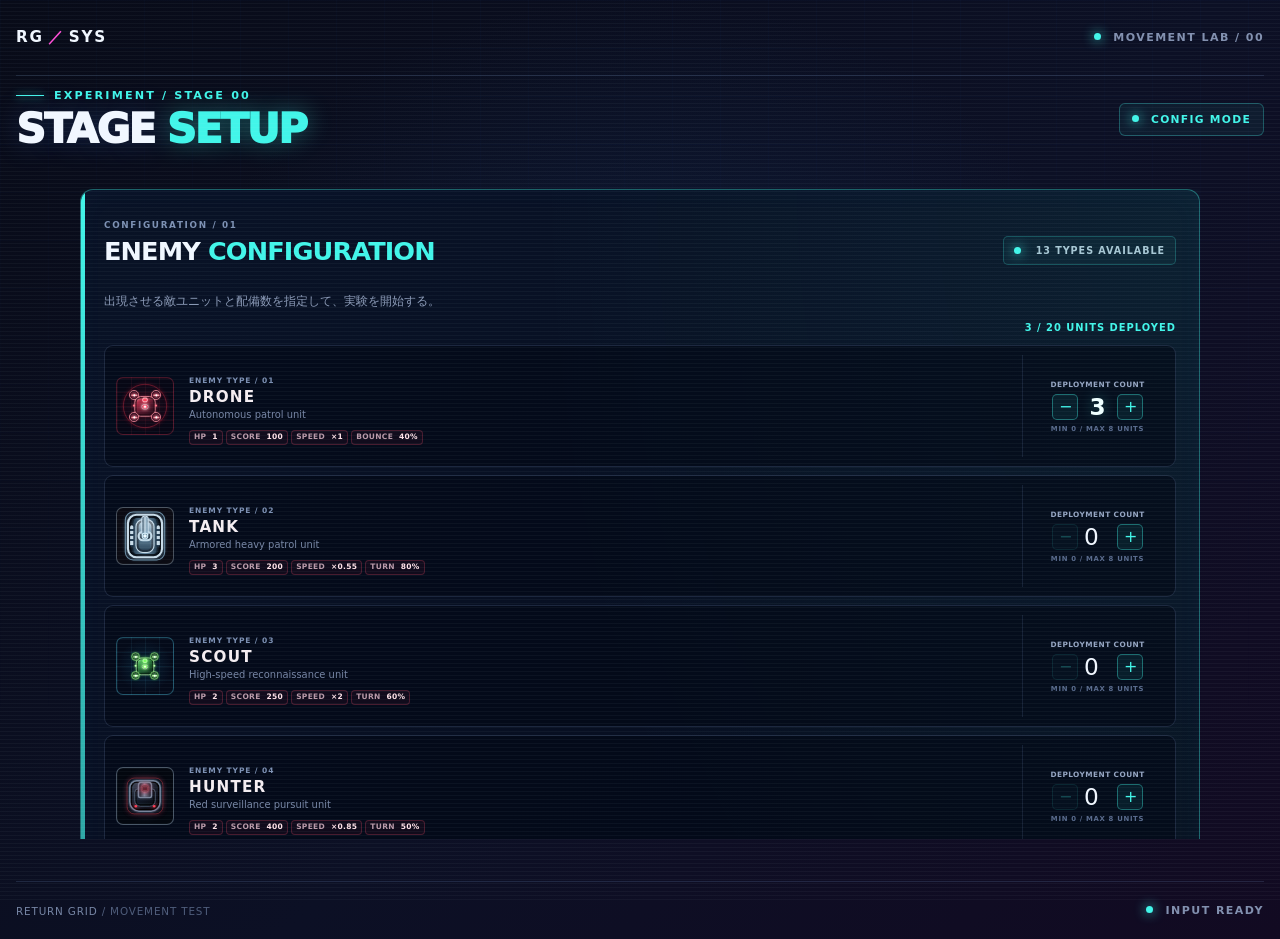
==== commit 4ed758c7: "Update enemy roster and configuration display" ====
--- a/experiment.html
+++ b/experiment.html
@@ -5,8 +5,8 @@
   <meta name="viewport" content="width=device-width, initial-scale=1">
   <meta name="theme-color" content="#080b18">
   <title>RETURN GRID | Movement Test</title>
-  <link rel="stylesheet" href="css/style.css?v=20261020-reaper-12s-battery-neon-v26">
-  <script src="js/experiment.js?v=20261020-reaper-12s-battery-neon-v26" defer></script>
+  <link rel="stylesheet" href="css/style.css?v=20261021-knight-chameleon-v31">
+  <script src="js/experiment.js?v=20261021-knight-chameleon-v31" defer></script>
 </head>
 <body class="page page-experiment">
   <div class="scanlines" aria-hidden="true"></div>
@@ -284,47 +284,24 @@
               </div>
             </div>
             <div class="enemy-config-card">
-              <div class="enemy-preview-portrait enemy-preview-portrait--fox">
-                <div class="enemy-drone enemy-fox enemy-preview-drone" role="img" aria-label="敵キャラクター、FOX">
-                  <span class="drone-aura" aria-hidden="true"></span><span class="drone-ring" aria-hidden="true"></span><span class="drone-eye" aria-hidden="true"></span>
-                  <span class="drone-light drone-light-left" aria-hidden="true"></span><span class="drone-light drone-light-right" aria-hidden="true"></span>
-                </div>
-              </div>
-              <div class="enemy-preview-text">
-                <span class="unit-index">ENEMY TYPE / 11</span><h3>FOX</h3><p>Front-guarding hunter</p>
-                <div class="unit-stats" aria-label="FOXの性能">
-                  <span>HP <strong>3</strong></span><span>SCORE <strong>1600</strong></span><span>SPEED <strong>×1.3</strong></span><span>TURN <strong>追尾 60%</strong></span>
-                </div>
-              </div>
-              <div class="enemy-count-control">
-                <label class="count-label" for="enemy-fox-count-value">DEPLOYMENT COUNT</label>
-                <div class="quantity-stepper">
-                  <button id="enemy-fox-count-decrease" class="quantity-button" type="button" aria-label="FOXの数を減らす">−</button>
-                  <output id="enemy-fox-count-value" aria-live="polite">0</output>
-                  <button id="enemy-fox-count-increase" class="quantity-button" type="button" aria-label="FOXの数を増やす">+</button>
-                </div>
-                <span class="count-hint">MIN 0 <span aria-hidden="true">/</span> MAX 8 UNITS</span>
-              </div>
-            </div>
-            <div class="enemy-config-card">
-              <div class="enemy-preview-portrait enemy-preview-portrait--acidfox">
-                <div class="enemy-drone enemy-acidfox enemy-preview-drone" role="img" aria-label="敵キャラクター、ACID FOX">
-                  <span class="drone-aura" aria-hidden="true"></span><span class="drone-ring" aria-hidden="true"></span><span class="drone-eye" aria-hidden="true"></span>
-                  <span class="drone-light drone-light-left" aria-hidden="true"></span><span class="drone-light drone-light-right" aria-hidden="true"></span>
-                </div>
-              </div>
-              <div class="enemy-preview-text">
-                <span class="unit-index">ENEMY TYPE / 12</span><h3>ACID FOX</h3><p>Guarding toxic shooter</p>
-                <div class="unit-stats" aria-label="ACID FOXの性能">
-                  <span>HP <strong>5</strong></span><span>SCORE <strong>6400</strong></span><span>SPEED <strong>×1.5</strong></span><span>TURN <strong>追尾 90%</strong></span>
-                </div>
-              </div>
-              <div class="enemy-count-control">
-                <label class="count-label" for="enemy-acidfox-count-value">DEPLOYMENT COUNT</label>
-                <div class="quantity-stepper">
-                  <button id="enemy-acidfox-count-decrease" class="quantity-button" type="button" aria-label="ACID FOXの数を減らす">−</button>
-                  <output id="enemy-acidfox-count-value" aria-live="polite">0</output>
-                  <button id="enemy-acidfox-count-increase" class="quantity-button" type="button" aria-label="ACID FOXの数を増やす">+</button>
+              <div class="enemy-preview-portrait enemy-preview-portrait--knight">
+                <div class="enemy-drone enemy-knight enemy-preview-drone" role="img" aria-label="敵キャラクター、KNIGHT">
+                  <span class="drone-aura" aria-hidden="true"></span><span class="drone-ring" aria-hidden="true"></span><span class="drone-eye" aria-hidden="true"></span>
+                  <span class="drone-light drone-light-left" aria-hidden="true"></span><span class="drone-light drone-light-right" aria-hidden="true"></span>
+                </div>
+              </div>
+              <div class="enemy-preview-text">
+                <span class="unit-index">ENEMY TYPE / 11</span><h3>KNIGHT</h3><p>Armored knight / front guard</p>
+                <div class="unit-stats" aria-label="KNIGHTの性能">
+                  <span>HP <strong>3</strong></span><span>SCORE <strong>1600</strong></span><span>SPEED <strong>×1.2</strong></span><span>TURN <strong>壁60% / 追尾25%</strong></span>
+                </div>
+              </div>
+              <div class="enemy-count-control">
+                <label class="count-label" for="enemy-knight-count-value">DEPLOYMENT COUNT</label>
+                <div class="quantity-stepper">
+                  <button id="enemy-knight-count-decrease" class="quantity-button" type="button" aria-label="KNIGHTの数を減らす">−</button>
+                  <output id="enemy-knight-count-value" aria-live="polite">0</output>
+                  <button id="enemy-knight-count-increase" class="quantity-button" type="button" aria-label="KNIGHTの数を増やす">+</button>
                 </div>
                 <span class="count-hint">MIN 0 <span aria-hidden="true">/</span> MAX 8 UNITS</span>
               </div>
@@ -337,9 +314,9 @@
                 </div>
               </div>
               <div class="enemy-preview-text">
-                <span class="unit-index">ENEMY TYPE / 13</span><h3>CHAMELEON</h3><p>Temporary player disguise</p>
+                <span class="unit-index">ENEMY TYPE / 12</span><h3>CHAMELEON</h3><p>20s normal / 10s player disguise</p>
                 <div class="unit-stats" aria-label="カメレオンの性能">
-                  <span>HP <strong>2</strong></span><span>SCORE <strong>800</strong></span><span>SPEED <strong>×1</strong></span><span>TURN <strong>30%</strong></span>
+                  <span>HP <strong>2</strong></span><span>SCORE <strong>800</strong></span><span>SPEED <strong>×1.2</strong></span><span>TURN <strong>50% / 擬態時100%</strong></span>
                 </div>
               </div>
               <div class="enemy-count-control">
--- a/css/style.css
+++ b/css/style.css
@@ -1793,7 +1793,7 @@
 .enemy-preview-portrait--dash{border-color:rgba(255,198,87,.4);background:radial-gradient(circle,rgba(255,174,45,.17),transparent 68%),#171108}.enemy-drone.enemy-dash{border-color:#ffd17b;box-shadow:inset -5px -6px 0 rgba(0,0,0,.7),0 0 9px #ffbd4b,0 0 20px rgba(255,174,45,.5)}.enemy-drone.enemy-dash .drone-ring{border-color:#ffe4a8;border-left-color:#9c5b0c;border-right-color:#9c5b0c}.enemy-drone.enemy-dash .drone-eye{background:radial-gradient(circle,#fff 0 12%,#ffd166 35%,#b35a00 75%);box-shadow:0 0 14px #ffbd4b}
 .enemy-preview-portrait--zigzag{border-color:rgba(75,255,226,.4);background:radial-gradient(circle,rgba(35,255,212,.18),transparent 68%),#041a19}.enemy-drone.enemy-zigzag{border-radius:25% 50% 25% 50%;border-color:#7effe6;box-shadow:inset -5px -6px 0 rgba(0,0,0,.7),0 0 9px #25e6c8,0 0 20px rgba(35,255,212,.5)}.enemy-drone.enemy-zigzag .drone-ring{border-color:#b5fff3;border-left-color:#087a70;border-right-color:#087a70;transform:rotate(65deg)}.enemy-drone.enemy-zigzag .drone-eye{background:radial-gradient(circle,#fff 0 12%,#6affdf 35%,#008b7c 75%);box-shadow:0 0 14px #25e6c8}
 .enemy-preview-portrait--fade{border-color:rgba(180,155,255,.4);background:radial-gradient(circle,rgba(140,100,255,.2),transparent 68%),#100b22}.enemy-drone.enemy-fade{border-color:#c7b5ff;opacity:.9;box-shadow:inset -5px -6px 0 rgba(0,0,0,.7),0 0 9px #a58aff,0 0 22px rgba(140,100,255,.65)}.enemy-drone.enemy-fade .drone-ring{border-color:#eee5ff;border-left-color:#6c45d9;border-right-color:#6c45d9}.enemy-drone.enemy-fade .drone-eye{background:radial-gradient(circle,#fff 0 12%,#c5aaff 35%,#6237c4 75%);box-shadow:0 0 14px #a58aff}
-.enemy-projectile{filter:hue-rotate(145deg) saturate(1.3);z-index:8}.enemy-fade-trail{pointer-events:none;opacity:.7;filter:blur(1px);animation:fade-trail-out 650ms ease-out forwards}@keyframes fade-trail-out{to{opacity:0;transform:scale(.55);filter:blur(5px)}}
+.enemy-projectile{filter:hue-rotate(145deg) saturate(1.3);z-index:8}.enemy-fade-trail{pointer-events:none;opacity:.24;filter:none;animation:fade-trail-lite-out 420ms ease-out forwards}@keyframes fade-trail-lite-out{to{opacity:0;transform:translate(-50%,-50%) scale(.72)}}
 .enemy-total-count{margin:5px 0 0;color:var(--cyan);font-size:.62rem;font-weight:850;letter-spacing:.1em;text-align:right}
 
 
@@ -2784,20 +2784,12 @@
   box-shadow: 0 0 6px #63ff91, 0 0 15px rgba(48, 255, 102, .95);
 }
 @keyframes battery-warning-flash {
-  0%, 49% {
-    background: linear-gradient(145deg, #a3ffc0 0%, #287c43 28%, #102d1c 70%, #071b10 100%);
-    box-shadow: inset 0 0 0 2px rgba(2, 12, 5, .9), 0 0 8px #53ff89, 0 0 24px rgba(30, 255, 95, .95), 0 0 38px rgba(30, 255, 95, .55);
-    filter: brightness(1.65);
-  }
-  50%, 100% {
-    background: linear-gradient(145deg, #526b59 0%, #293d30 28%, #121f17 70%, #080f0a 100%);
-    box-shadow: inset 0 0 0 2px rgba(2, 12, 5, .9), 0 0 2px rgba(60, 255, 115, .5), 0 0 8px rgba(30, 255, 95, .38);
-    filter: brightness(.9);
-  }
+  0%, 49% { opacity: 1; }
+  50%, 100% { opacity: .42; }
 }
 @keyframes battery-warning-core {
-  0%, 49% { box-shadow: inset 0 0 0 2px #103a20, 0 0 8px #75ff9b, 0 0 20px rgba(40, 255, 105, 1); }
-  50%, 100% { box-shadow: inset 0 0 0 2px #103a20, 0 0 2px rgba(40, 255, 105, .4); }
+  0%, 49% { opacity: 1; }
+  50%, 100% { opacity: .35; }
 }
 
 /* REAPER: replace the organic shell with a compact armored robot head. */
@@ -2945,3 +2937,157 @@
   background: #a96aff;
   box-shadow: 0 0 4px #b987ff;
 }
+
+
+/* Enemy redesign and low-overhead movement effects. */
+.enemy-drone.enemy-dash:not(.is-exploding) {
+  box-sizing: border-box;
+  width: 34px;
+  height: 40px;
+  border: 2px solid #ffd17b;
+  border-radius: 9px 9px 5px 5px;
+  background: linear-gradient(90deg, #3e280d 0%, #a66b1b 16%, #ffca68 43%, #71430d 73%, #22170b 100%);
+  box-shadow: inset 0 0 0 2px rgba(18, 13, 5, .75), inset 0 0 8px rgba(255, 220, 142, .28), 0 0 6px rgba(255, 175, 54, .6);
+  transform: translate(-50%, -50%) rotate(var(--enemy-facing-angle, 0deg)) scale(var(--drone-scale, 1));
+  transform-origin: center;
+}
+.enemy-drone.enemy-dash:not(.is-exploding)::before {
+  content: "";
+  position: absolute;
+  z-index: 7;
+  top: -7px;
+  left: 50%;
+  width: 21px;
+  height: 13px;
+  border: 1px solid #fff0be;
+  background: linear-gradient(180deg, #fff0bd, #ffc24e 45%, #8e4e0b);
+  clip-path: polygon(50% 0, 100% 100%, 50% 78%, 0 100%);
+  transform: translateX(-50%);
+  box-shadow: 0 0 5px rgba(255, 187, 67, .55);
+}
+.enemy-drone.enemy-dash:not(.is-exploding)::after {
+  content: "";
+  position: absolute;
+  z-index: 5;
+  top: auto;
+  left: 50%;
+  right: auto;
+  bottom: 4px;
+  width: 19px;
+  height: 6px;
+  border: 1px solid #e99d38;
+  border-radius: 2px;
+  background: repeating-linear-gradient(90deg, #281b0b 0 3px, #ffb34c 3px 4px);
+  transform: translateX(-50%);
+}
+.enemy-drone.enemy-dash .drone-ring {
+  inset: 9px 5px 12px;
+  border: 1px solid rgba(255, 226, 160, .9);
+  border-radius: 4px;
+  transform: none;
+}
+.enemy-drone.enemy-dash .drone-eye {
+  top: 17px;
+  width: 17px;
+  height: 5px;
+  border: 1px solid #fff8d8;
+  border-radius: 2px;
+  background: linear-gradient(90deg, #442707, #fff8d2 50%, #ffb638);
+  box-shadow: 0 0 5px rgba(255, 201, 95, .8);
+}
+.enemy-drone.enemy-dash .drone-light {
+  z-index: 8;
+  top: auto;
+  bottom: 10px;
+  width: 4px;
+  height: 4px;
+  background: #ffc857;
+  box-shadow: 0 0 3px #ffb83d;
+}
+.enemy-drone.enemy-dash.is-winding-up:not(.is-exploding) {
+  opacity: .7;
+  animation: dash-windup-light 180ms steps(2, end) infinite alternate;
+}
+.enemy-drone.enemy-dash.is-charging:not(.is-exploding) {
+  border-color: #fff5c3;
+  box-shadow: inset 0 0 0 2px rgba(18, 13, 5, .75), 0 0 8px #ffc65a, 0 0 18px rgba(255, 170, 45, .78);
+}
+@keyframes dash-windup-light {
+  from { opacity: .65; }
+  to { opacity: 1; }
+}
+
+.enemy-drone.enemy-zigzag:not(.is-exploding) {
+  box-sizing: border-box;
+  width: 35px;
+  height: 35px;
+  border: 2px solid #8affea;
+  border-radius: 50%;
+  background: radial-gradient(circle at 32% 27%, #eafffb 0 5%, #60e9d3 18%, #138f85 48%, #063a43 78%, #041a24 100%);
+  box-shadow: inset 0 0 0 3px rgba(175, 255, 245, .16), inset 0 -5px 9px rgba(0, 13, 25, .65), 0 0 7px rgba(35, 255, 212, .5);
+}
+.enemy-drone.enemy-zigzag:not(.is-exploding)::before {
+  content: "";
+  position: absolute;
+  inset: 4px;
+  border: 1px solid rgba(223, 255, 252, .9);
+  border-radius: 50%;
+  background: radial-gradient(circle, #eaffff 0 7%, #7affdf 17%, #0b7775 43%, transparent 48%);
+  box-shadow: 0 0 5px rgba(102, 255, 227, .6);
+}
+.enemy-drone.enemy-zigzag:not(.is-exploding)::after {
+  content: "";
+  position: absolute;
+  z-index: 5;
+  top: 5px;
+  left: 50%;
+  width: 5px;
+  height: 5px;
+  border-radius: 50%;
+  background: #f6ffff;
+  box-shadow: 0 0 5px #91fff0;
+  transform: translateX(-50%);
+}
+.enemy-drone.enemy-zigzag .drone-ring { display: none !important; }
+.enemy-drone.enemy-zigzag .drone-eye {
+  top: 15px;
+  width: 10px;
+  height: 5px;
+  border: 1px solid #d9fffa;
+  border-radius: 50%;
+  background: #d9fffa;
+  box-shadow: 0 0 6px #7dffea;
+}
+
+.enemy-drone.enemy-fade:not(.is-exploding) {
+  border-style: solid;
+  border-width: 2px;
+  border-radius: 50% 43% 47% 46%;
+  background: radial-gradient(circle at 33% 25%, rgba(255, 255, 255, .95) 0 4%, rgba(194, 173, 255, .85) 17%, rgba(98, 70, 179, .9) 49%, rgba(28, 16, 58, .96) 100%);
+  box-shadow: inset 0 0 0 3px rgba(223, 211, 255, .18), 0 0 6px rgba(165, 128, 255, .48);
+}
+.enemy-drone.enemy-fade.is-phasing:not(.is-exploding) {
+  opacity: .2 !important;
+  border-color: rgba(224, 213, 255, .6);
+  box-shadow: inset 0 0 0 2px rgba(255, 255, 255, .08), 0 0 5px rgba(165, 128, 255, .2);
+  transition: opacity 60ms linear;
+}
+.enemy-drone.enemy-fade-trail {
+  pointer-events: none;
+  opacity: .2 !important;
+  filter: none !important;
+  border-style: solid;
+  box-shadow: inset 0 0 0 2px rgba(255, 255, 255, .06), 0 0 5px rgba(165, 128, 255, .16);
+  animation: fade-trail-lite-out 420ms ease-out forwards;
+}
+@keyframes fade-trail-lite-out {
+  from { opacity: .24; transform: translate(-50%, -50%) scale(1); }
+  to { opacity: 0; transform: translate(-50%, -50%) scale(.72); }
+}
+
+/* Keep BATTERY's warning bright but animate opacity, not blur/filter-heavy shadows. */
+.enemy-drone.enemy-battery.is-charging:not(.is-exploding) {
+  background: linear-gradient(145deg, #9affb6 0%, #287c43 28%, #102d1c 70%, #071b10 100%);
+  box-shadow: inset 0 0 0 2px rgba(2, 12, 5, .9), 0 0 8px #53ff89, 0 0 22px rgba(30, 255, 95, .85);
+  animation: battery-warning-flash 600ms ease-in-out 3;
+}
